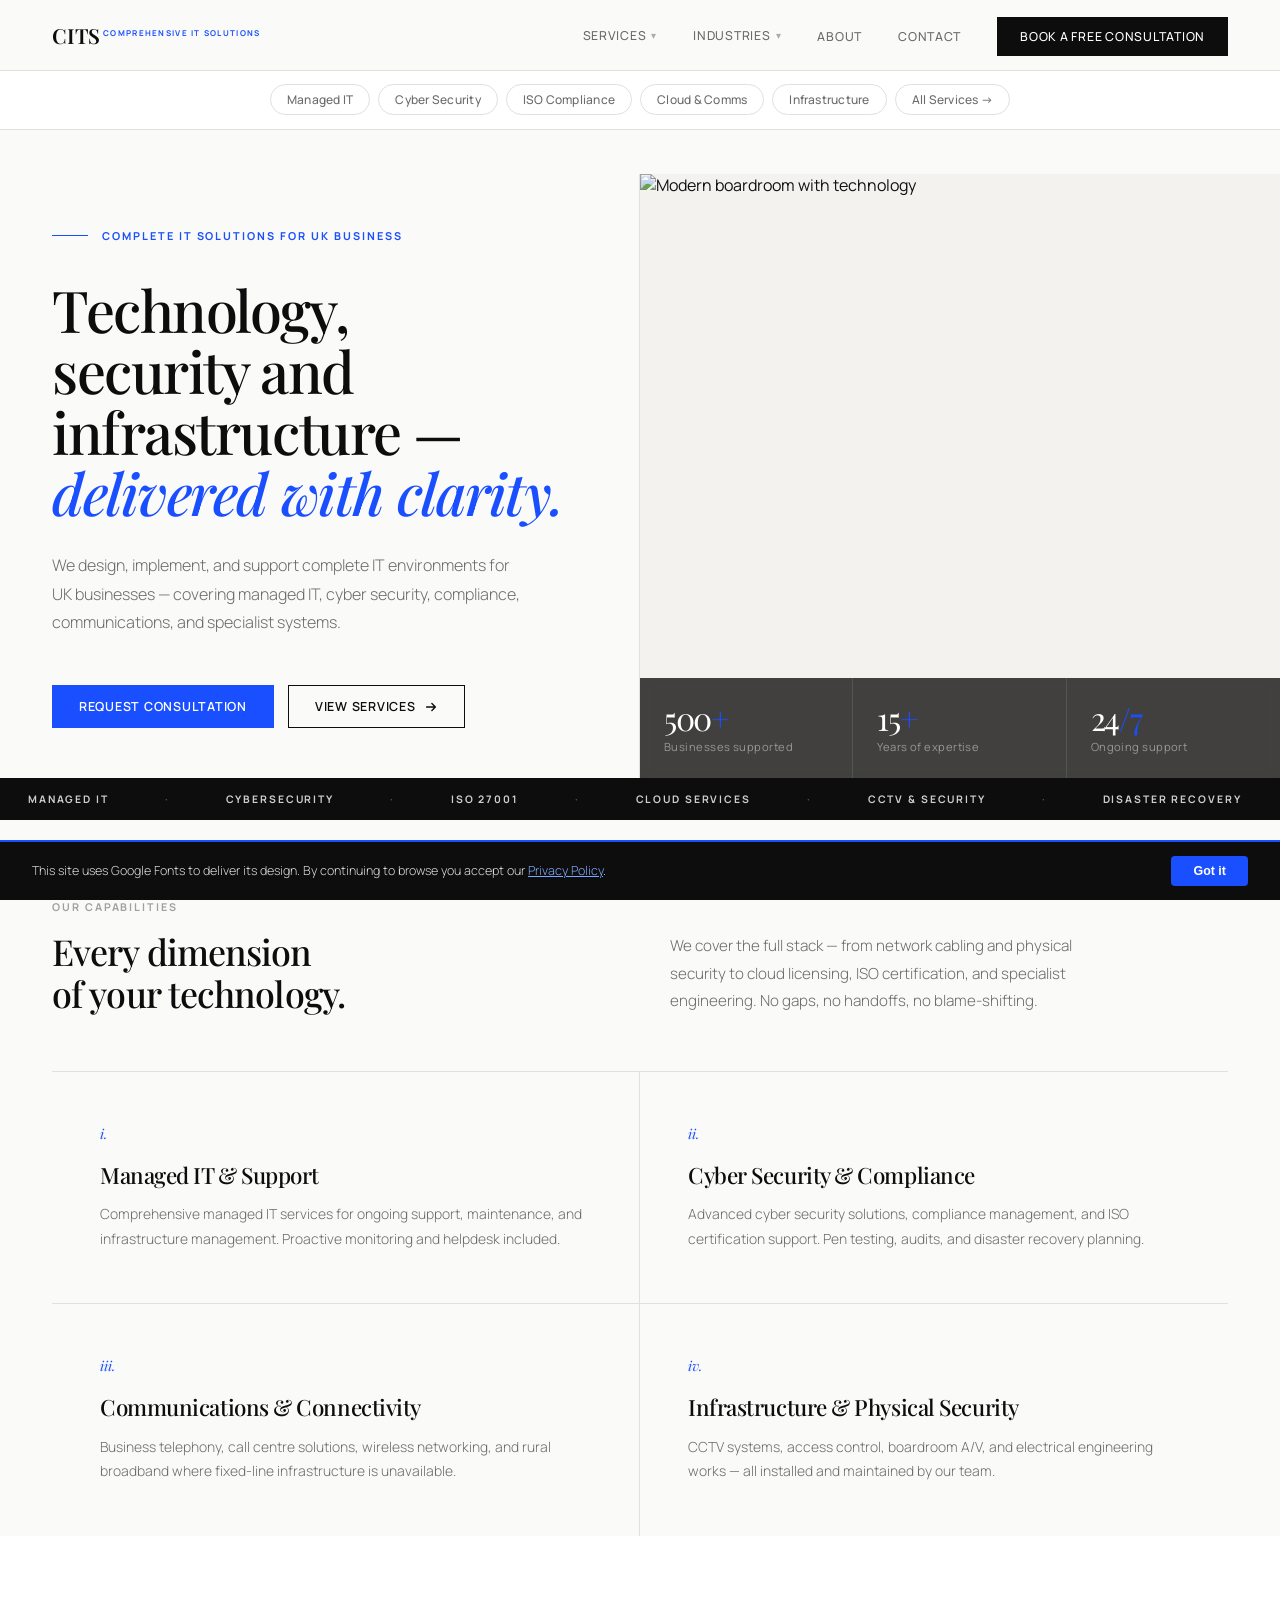
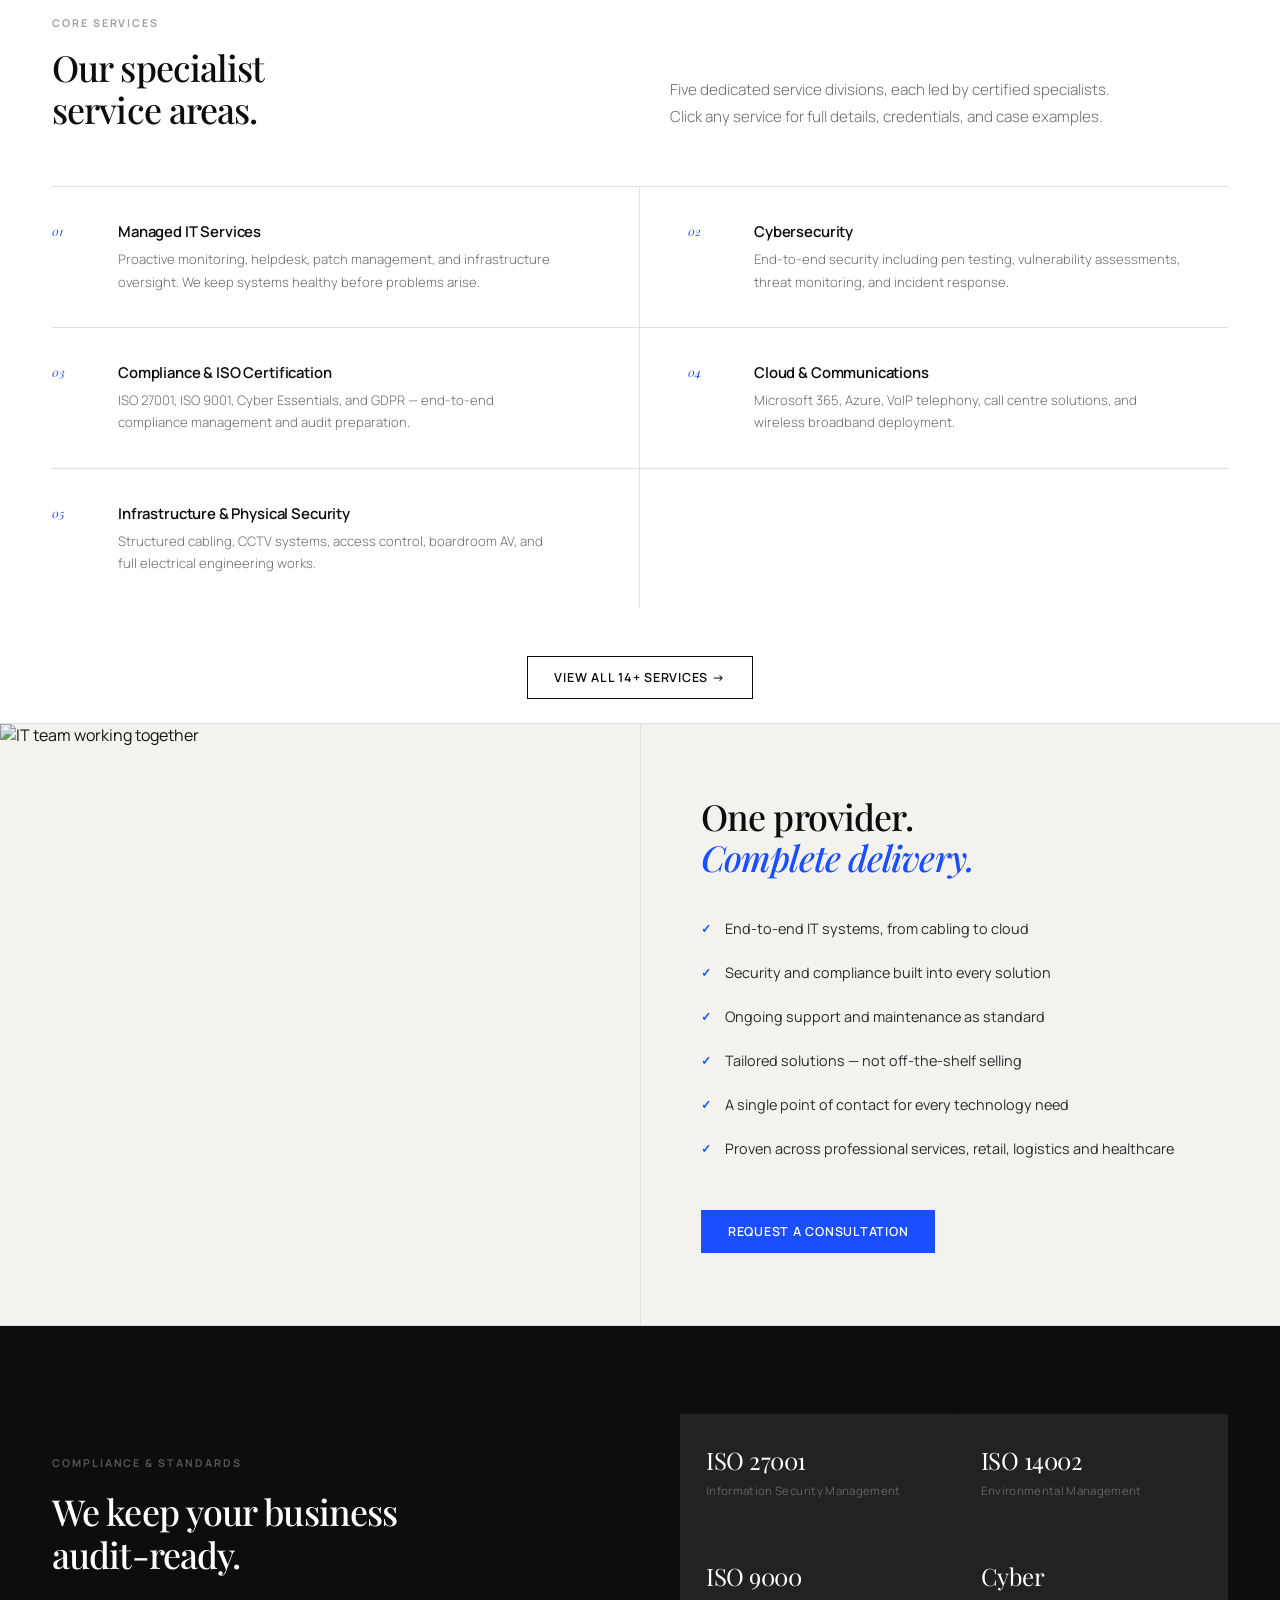
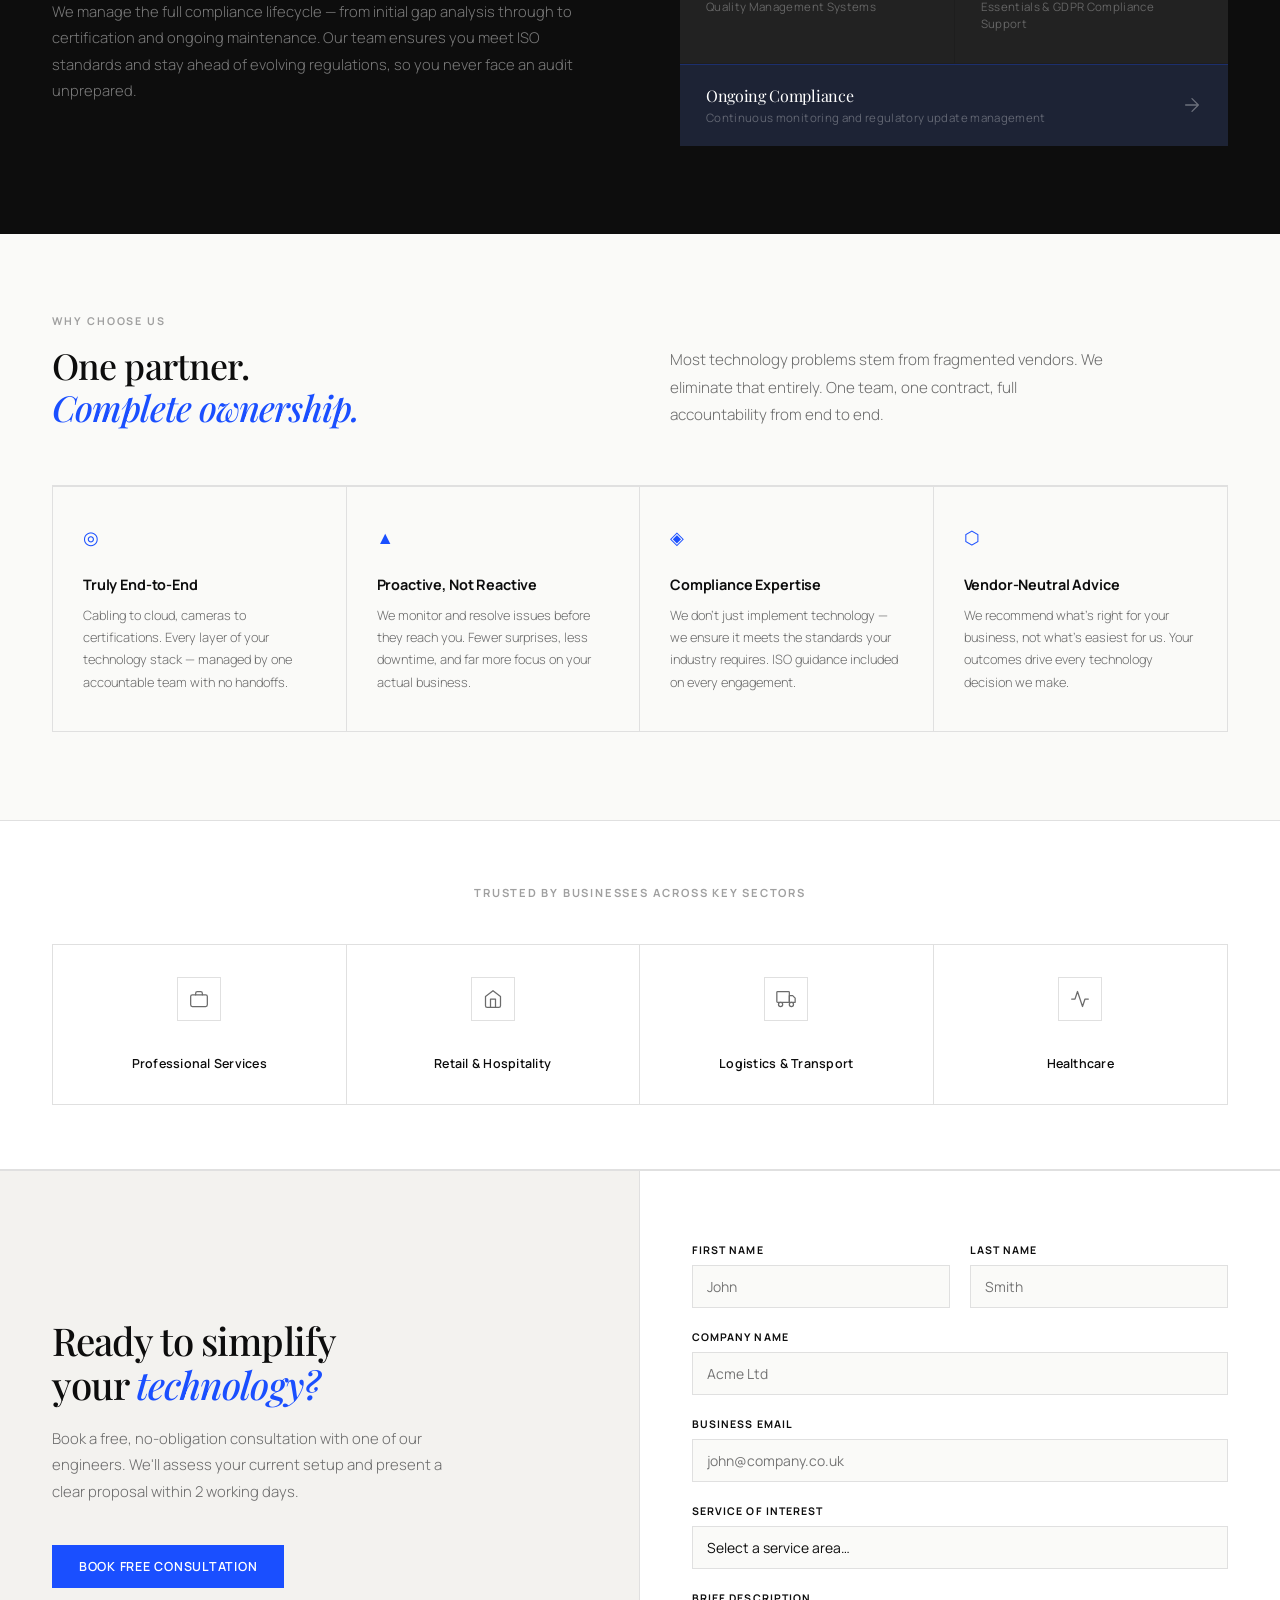
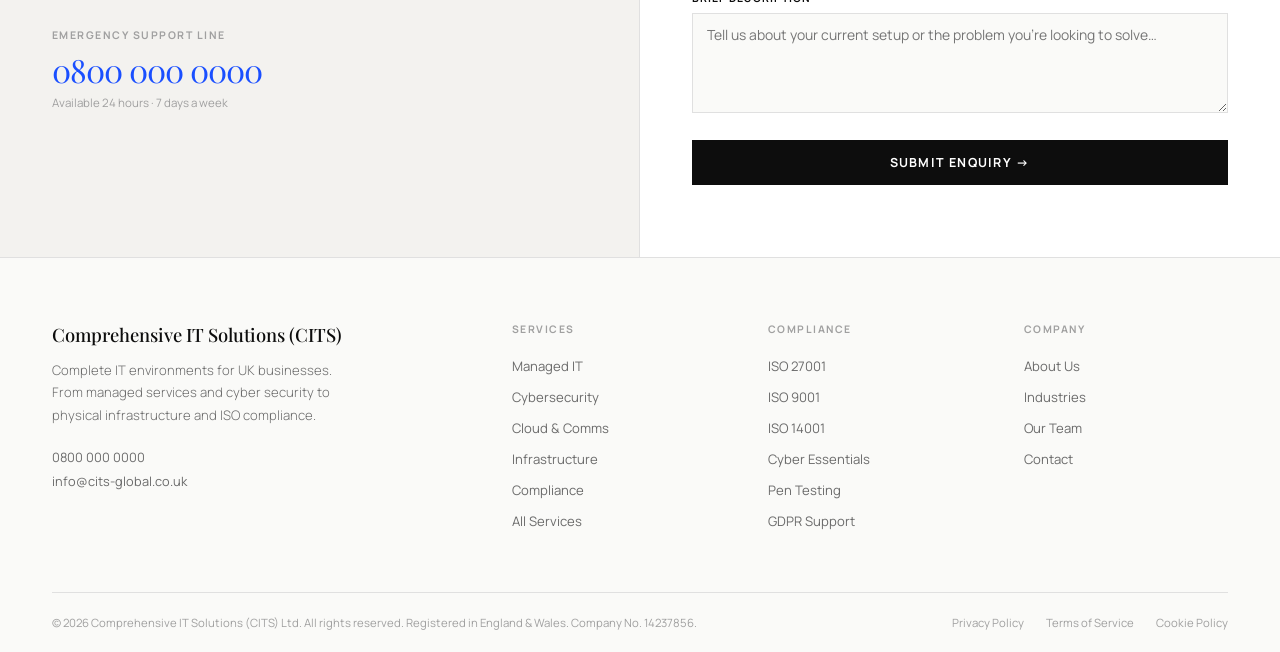
==== index.html @ 22687bc9 "Developer & SEO overhaul: extract JS to main.js, canonical tags, JSON-LD schema, security headers, m" ====
<!DOCTYPE html>
<html lang="en">
<head>
  <meta charset="UTF-8">
  <meta name="viewport" content="width=device-width, initial-scale=1.0">
  <link rel="icon" href="data:image/svg+xml,<svg xmlns='http://www.w3.org/2000/svg' viewBox='0 0 32 32'><rect width='32' height='32' rx='5' fill='%231a4fff'/><text x='16' y='22' font-family='Georgia,serif' font-size='19' font-weight='bold' fill='white' text-anchor='middle'>C</text></svg>">
  <title>Comprehensive IT Solutions (CITS) — Managed IT, Cyber Security &amp; Infrastructure | CITS-Global</title>
  <meta name="description" content="Comprehensive IT Solutions (CITS) — Complete IT environments for UK businesses. Managed IT, cyber security, ISO compliance, cloud communications, physical security and specialist systems. Visit CITS-global.co.uk.">
  <meta property="og:type" content="website">
  <meta property="og:title" content="Comprehensive IT Solutions (CITS) — Managed IT, Cyber Security &amp; Infrastructure | CITS-Global">
  <meta property="og:description" content="Comprehensive IT Solutions (CITS) — Complete IT environments for UK businesses. Managed IT, cyber security, ISO compliance, cloud communications, physical security and specialist systems. Visit CITS-global.co.uk.">
  <meta property="og:site_name" content="CITS — Comprehensive IT Solutions">
  <meta property="og:url" content="https://vertex-it-solutions.vercel.app/">
  <meta property="og:image" content="https://images.unsplash.com/photo-1497366216548-37526070297c?auto=format&fit=crop&w=1200&q=80">
  <meta name="twitter:card" content="summary_large_image">
  <meta name="twitter:image" content="https://images.unsplash.com/photo-1497366216548-37526070297c?auto=format&fit=crop&w=1200&q=80">
  <link rel="preconnect" href="https://fonts.googleapis.com">
  <link rel="preconnect" href="https://fonts.gstatic.com" crossorigin>
  <link rel="stylesheet" href="css/vertex.css">
  <link href="https://fonts.googleapis.com/css2?family=Playfair+Display:ital,wght@0,400;0,500;0,600;1,400;1,500&family=Manrope:wght@300;400;500;600;700&display=swap" rel="stylesheet">
  <link rel="canonical" href="https://vertex-it-solutions.vercel.app/">
  <meta name="robots" content="index, follow">

<script type="application/ld+json">
{
  "@context": "https://schema.org",
  "@type": "ITService",
  "name": "Comprehensive IT Solutions (CITS)",
  "url": "https://vertex-it-solutions.vercel.app",
  "description": "UK managed IT, cybersecurity, ISO compliance, cloud communications and physical infrastructure services.",
  "address": {
    "@type": "PostalAddress",
    "addressCountry": "GB"
  },
  "areaServed": "GB",
  "serviceType": ["Managed IT Services","Cybersecurity","ISO Compliance","Cloud Communications","IT Infrastructure"]
}
</script>
</head>
<body>
  <a href="#main-content" class="skip-link">Skip to main content</a>

<!-- ══ NAV ══════════════════════════════════════════ -->
<nav class="nav" aria-label="Main navigation" id="top">
  <div class="wrap">
    <div class="nav__inner">
      <a href="index.html" class="nav__logo">CITS<span>Comprehensive IT Solutions</span></a>
      <button class="nav__burger" aria-label="Open menu" aria-expanded="false"><span></span><span></span><span></span></button>

      <ul class="nav__links">
        <li class="nav__dropdown">
          <a href="services.html">Services</a>
          <div class="nav__dropdown-menu">
            <a href="managed-it.html">Managed IT</a>
            <a href="cybersecurity.html">Cybersecurity</a>
            <a href="compliance.html">Compliance</a>
            <a href="cloud-communications.html">Cloud &amp; Communications</a>
            <a href="infrastructure.html">Infrastructure</a>
            <div class="dropdown-divider"></div>
            <a href="services.html" class="dropdown-all">All Services →</a>
          </div>
        </li>
        <li class="nav__dropdown">
          <a href="industries.html">Industries</a>
          <div class="nav__dropdown-menu">

            <a href="industries.html#financial-services">Financial Services</a>
            <a href="industries.html#healthcare">Healthcare</a>
            <a href="industries.html#legal">Legal &amp; Professional</a>
            <a href="industries.html#education">Education</a>
            <a href="industries.html#retail">Retail &amp; Hospitality</a>
            <a href="industries.html#manufacturing">Manufacturing &amp; Engineering</a>
            <div class="dropdown-divider"></div>
            <a href="industries.html" class="dropdown-all">All Industries &rarr;</a>
          </div>
        </li>
        <li><a href="about.html">About</a></li>
        <li><a href="contact.html">Contact</a></li>
        <li><a href="contact.html" class="nav-cta">Book a Free Consultation</a></li>
      </ul>
    </div>
  </div>
</nav>

<!-- ══ PILL STRIP (under nav) ════════════════════════ -->
<div class="pill-strip">
  <div class="pill-strip__inner">
    <a href="managed-it.html">Managed IT</a>
    <a href="cybersecurity.html">Cyber Security</a>
    <a href="compliance.html">ISO Compliance</a>
    <a href="cloud-communications.html">Cloud &amp; Comms</a>
    <a href="infrastructure.html">Infrastructure</a>
    <a href="services.html">All Services →</a>
  </div>
</div>

<!-- ══ HERO ══════════════════════════════════════════ -->
  <main id="main-content">
<header class="hero" id="home">
  <!-- Left: headline + CTA -->
  <div class="hero__text">
    <div class="hero__eyebrow">
      <div class="hero__eyebrow-line"></div>
      <span class="hero__eyebrow-text">Complete IT Solutions for UK Business</span>
    </div>
    <h1 class="hero__h1">
      Technology,<br>
      security and<br>
      infrastructure —<br>
      <i>delivered with clarity.</i>
    </h1>
    <p class="hero__sub">We design, implement, and support complete IT environments for UK businesses — covering managed IT, cyber security, compliance, communications, and specialist systems.</p>
    <div class="hero__actions">
      <a href="contact.html" class="btn btn-filled">Request Consultation</a>
      <a href="#capabilities" class="btn btn-outline">View Services
        <svg width="14" height="14" viewBox="0 0 16 16" fill="none">
          <path d="M3 8h10M9 4l4 4-4 4" stroke="currentColor" stroke-width="1.6" stroke-linecap="round" stroke-linejoin="round"/>
        </svg>
      </a>
    </div>
  </div>
  <!-- Right: boardroom photo + stats overlay -->
  <div class="hero__visual">
    <img
      class="hero__photo"
      src="https://images.unsplash.com/photo-1497366216548-37526070297c?auto=format&fit=crop&w=1200&q=80"
      alt="Modern boardroom with technology"
      loading="eager"
    >
    <div class="hero__stats">
      <div class="hero__stat">
        <div class="hero__stat-num">500<em>+</em></div>
        <div class="hero__stat-label">Businesses supported</div>
      </div>
      <div class="hero__stat">
        <div class="hero__stat-num">15<em>+</em></div>
        <div class="hero__stat-label">Years of expertise</div>
      </div>
      <div class="hero__stat">
        <div class="hero__stat-num">24<em>/7</em></div>
        <div class="hero__stat-label">Ongoing support</div>
      </div>
    </div>
  </div>
</header>


<!-- ══ MARQUEE ══════════════════════════════════════════ -->
<div class="marquee">
  <div class="marquee__track">
    <span class="mi"><b>Managed IT</b></span><span class="mi">·</span>
    <span class="mi"><b>Cybersecurity</b></span><span class="mi">·</span>
    <span class="mi"><b>ISO 27001</b></span><span class="mi">·</span>
    <span class="mi"><b>Cloud Services</b></span><span class="mi">·</span>
    <span class="mi"><b>CCTV &amp; Security</b></span><span class="mi">·</span>
    <span class="mi"><b>Disaster Recovery</b></span><span class="mi">·</span>
    <span class="mi"><b>Pen Testing</b></span><span class="mi">·</span>
    <span class="mi"><b>Fleet Management</b></span><span class="mi">·</span>
    <span class="mi"><b>Telephony</b></span><span class="mi">·</span>
    <span class="mi"><b>Boardroom Solutions</b></span><span class="mi">·</span>
    <span class="mi"><b>Fire &amp; Safety</b></span><span class="mi">·</span>
    <span class="mi"><b>Electrical Engineering</b></span><span class="mi">·</span>
    <span class="mi"><b>Hardware Supply</b></span><span class="mi">·</span>
    <span class="mi"><b>Wireless Broadband</b></span><span class="mi">·</span>
    <!-- duplicate for seamless loop -->
    <span class="mi"><b>Managed IT</b></span><span class="mi">·</span>
    <span class="mi"><b>Cybersecurity</b></span><span class="mi">·</span>
    <span class="mi"><b>ISO 27001</b></span><span class="mi">·</span>
    <span class="mi"><b>Cloud Services</b></span><span class="mi">·</span>
    <span class="mi"><b>CCTV &amp; Security</b></span><span class="mi">·</span>
    <span class="mi"><b>Disaster Recovery</b></span><span class="mi">·</span>
    <span class="mi"><b>Pen Testing</b></span><span class="mi">·</span>
    <span class="mi"><b>Fleet Management</b></span><span class="mi">·</span>
    <span class="mi"><b>Telephony</b></span><span class="mi">·</span>
    <span class="mi"><b>Boardroom Solutions</b></span><span class="mi">·</span>
    <span class="mi"><b>Fire &amp; Safety</b></span><span class="mi">·</span>
    <span class="mi"><b>Electrical Engineering</b></span><span class="mi">·</span>
    <span class="mi"><b>Hardware Supply</b></span><span class="mi">·</span>
    <span class="mi"><b>Wireless Broadband</b></span><span class="mi">·</span>
  </div>
</div>


<!-- ══ CAPABILITIES 2×2 ══════════════════════════════ -->
<section class="caps" id="capabilities">
  <div class="wrap">
    <div class="sec-head reveal">
      <div>
        <div class="sec-kicker">Our Capabilities</div>
        <div class="sec-title">Every dimension<br>of your technology.</div>
      </div>
      <div class="sec-body-p">
        <p>We cover the full stack — from network cabling and physical security to cloud licensing, ISO certification, and specialist engineering. No gaps, no handoffs, no blame-shifting.</p>
      </div>
    </div>
  </div>
  <div class="wrap">
    <div class="caps__grid">
      <a href="managed-it.html" class="cap-cell reveal" style="text-decoration:none;display:block;">
        <div class="cap-cell__num">i.</div>
        <h3>Managed IT &amp; Support</h3>
        <p>Comprehensive managed IT services for ongoing support, maintenance, and infrastructure management. Proactive monitoring and helpdesk included.</p>
      </a>
      <a href="cybersecurity.html" class="cap-cell reveal reveal-delay-1" style="text-decoration:none;display:block;">
        <div class="cap-cell__num">ii.</div>
        <h3>Cyber Security &amp; Compliance</h3>
        <p>Advanced cyber security solutions, compliance management, and ISO certification support. Pen testing, audits, and disaster recovery planning.</p>
      </a>
      <a href="cloud-communications.html" class="cap-cell reveal reveal-delay-2" style="text-decoration:none;display:block;">
        <div class="cap-cell__num">iii.</div>
        <h3>Communications &amp; Connectivity</h3>
        <p>Business telephony, call centre solutions, wireless networking, and rural broadband where fixed-line infrastructure is unavailable.</p>
      </a>
      <a href="infrastructure.html" class="cap-cell reveal reveal-delay-3" style="text-decoration:none;display:block;">
        <div class="cap-cell__num">iv.</div>
        <h3>Infrastructure &amp; Physical Security</h3>
        <p>CCTV systems, access control, boardroom A/V, and electrical engineering works — all installed and maintained by our team.</p>
      </a>
    </div>
  </div>
</section>


<!-- ══ ALL SERVICES LIST ══════════════════════════════ -->
<section class="services" id="all-services">
  <div class="wrap">
    <div class="sec-head reveal">
      <div>
        <div class="sec-kicker">Core Services</div>
        <div class="sec-title">Our specialist<br>service areas.</div>
      </div>
      <div class="sec-body-p">
        <p>Five dedicated service divisions, each led by certified specialists. Click any service for full details, credentials, and case examples.</p>
      </div>
    </div>
    <div class="svc-list reveal">

      <a href="managed-it.html" class="svc-row" style="text-decoration:none;cursor:pointer;">
        <div class="svc-num">01</div>
        <div>
          <div class="svc-name">Managed IT Services</div>
          <div class="svc-desc">Proactive monitoring, helpdesk, patch management, and infrastructure oversight. We keep systems healthy before problems arise.</div>
        </div>
        <div class="svc-arrow">→</div>
      </a>

      <a href="cybersecurity.html" class="svc-row" style="text-decoration:none;cursor:pointer;">
        <div class="svc-num">02</div>
        <div>
          <div class="svc-name">Cybersecurity</div>
          <div class="svc-desc">End-to-end security including pen testing, vulnerability assessments, threat monitoring, and incident response.</div>
        </div>
        <div class="svc-arrow">→</div>
      </a>

      <a href="compliance.html" class="svc-row" style="text-decoration:none;cursor:pointer;">
        <div class="svc-num">03</div>
        <div>
          <div class="svc-name">Compliance &amp; ISO Certification</div>
          <div class="svc-desc">ISO 27001, ISO 9001, Cyber Essentials, and GDPR — end-to-end compliance management and audit preparation.</div>
        </div>
        <div class="svc-arrow">→</div>
      </a>

      <a href="cloud-communications.html" class="svc-row" style="text-decoration:none;cursor:pointer;">
        <div class="svc-num">04</div>
        <div>
          <div class="svc-name">Cloud &amp; Communications</div>
          <div class="svc-desc">Microsoft 365, Azure, VoIP telephony, call centre solutions, and wireless broadband deployment.</div>
        </div>
        <div class="svc-arrow">→</div>
      </a>

      <a href="infrastructure.html" class="svc-row" style="text-decoration:none;cursor:pointer;">
        <div class="svc-num">05</div>
        <div>
          <div class="svc-name">Infrastructure &amp; Physical Security</div>
          <div class="svc-desc">Structured cabling, CCTV systems, access control, boardroom AV, and full electrical engineering works.</div>
        </div>
        <div class="svc-arrow">→</div>
      </a>

    </div>
    <div class="reveal" style="text-align:center;padding:48px 0 24px;">
      <a href="services.html" class="btn btn-outline">View All 14+ Services →</a>
    </div>
  </div>
</section>


<!-- ══ ONE PROVIDER ══════════════════════════════════ -->
<section class="one-provider">
  <div class="one-provider__inner">
    <div class="one-provider__img">
      <img
        src="https://images.unsplash.com/photo-1531482615713-2afd69097998?auto=format&fit=crop&w=900&q=80"
        alt="IT team working together"
        loading="lazy"
      >
    </div>
    <div class="one-provider__content reveal">
      <h2>One provider.<br><i>Complete delivery.</i></h2>
      <ul class="check-list">
        <li>End-to-end IT systems, from cabling to cloud</li>
        <li>Security and compliance built into every solution</li>
        <li>Ongoing support and maintenance as standard</li>
        <li>Tailored solutions — not off-the-shelf selling</li>
        <li>A single point of contact for every technology need</li>
        <li>Proven across professional services, retail, logistics and healthcare</li>
      </ul>
      <a href="contact.html" class="btn btn-filled" style="align-self:flex-start">Request a Consultation</a>
    </div>
  </div>
</section>


<!-- ══ COMPLIANCE ═══════════════════════════════════════ -->
<div class="compliance" id="compliance">
  <div class="compliance__inner reveal">
    <div>
      <div class="c-kicker">Compliance &amp; Standards</div>
      <div class="c-title">We keep your business<br>audit-ready.</div>
      <p class="c-body">We manage the full compliance lifecycle — from initial gap analysis through to certification and ongoing maintenance. Our team ensures you meet ISO standards and stay ahead of evolving regulations, so you never face an audit unprepared.</p>
    </div>
    <div>
      <div class="iso-grid">
        <div class="iso-cell">
          <div class="iso-code">ISO 27001</div>
          <div class="iso-label">Information Security Management</div>
        </div>
        <div class="iso-cell">
          <div class="iso-code">ISO 14002</div>
          <div class="iso-label">Environmental Management</div>
        </div>
        <div class="iso-cell">
          <div class="iso-code">ISO 9000</div>
          <div class="iso-label">Quality Management Systems</div>
        </div>
        <div class="iso-cell">
          <div class="iso-code">Cyber</div>
          <div class="iso-label">Essentials &amp; GDPR Compliance Support</div>
        </div>
        <div class="iso-cell iso-wide">
          <div>
            <div class="iso-code">Ongoing Compliance</div>
            <div class="iso-label">Continuous monitoring and regulatory update management</div>
          </div>
          <svg width="20" height="20" viewBox="0 0 22 22" fill="none" style="opacity:.35;flex-shrink:0">
            <path d="M4 11h14M11 4l7 7-7 7" stroke="white" stroke-width="1.4" stroke-linecap="round" stroke-linejoin="round"/>
          </svg>
        </div>
      </div>
    </div>
  </div>
</div>


<!-- ══ WHY US ════════════════════════════════════════════ -->
<section class="why" id="why">
  <div class="wrap">
    <div class="sec-head reveal">
      <div>
        <div class="sec-kicker">Why Choose Us</div>
        <div class="sec-title">One partner.<br><i>Complete ownership.</i></div>
      </div>
      <div class="sec-body-p">
        <p>Most technology problems stem from fragmented vendors. We eliminate that entirely. One team, one contract, full accountability from end to end.</p>
      </div>
    </div>
    <div class="why__grid reveal">
      <div class="why-card">
        <span class="why-mark">◎</span>
        <div class="why-title">Truly End-to-End</div>
        <div class="why-body">Cabling to cloud, cameras to certifications. Every layer of your technology stack — managed by one accountable team with no handoffs.</div>
      </div>
      <div class="why-card">
        <span class="why-mark">▲</span>
        <div class="why-title">Proactive, Not Reactive</div>
        <div class="why-body">We monitor and resolve issues before they reach you. Fewer surprises, less downtime, and far more focus on your actual business.</div>
      </div>
      <div class="why-card">
        <span class="why-mark">◈</span>
        <div class="why-title">Compliance Expertise</div>
        <div class="why-body">We don't just implement technology — we ensure it meets the standards your industry requires. ISO guidance included on every engagement.</div>
      </div>
      <div class="why-card">
        <span class="why-mark">⬡</span>
        <div class="why-title">Vendor-Neutral Advice</div>
        <div class="why-body">We recommend what's right for your business, not what's easiest for us. Your outcomes drive every technology decision we make.</div>
      </div>
    </div>
  </div>
</section>


<!-- ══ SECTORS ════════════════════════════════════════════ -->
<div class="sectors">
  <div class="wrap">
    <div class="sectors__head reveal">
      <p>Trusted by businesses across key sectors</p>
    </div>
    <div class="sectors__grid reveal">
      <div class="sector-cell">
        <div class="sector-icon">
          <svg viewBox="0 0 24 24"><rect x="2" y="7" width="20" height="14" rx="2"/><path d="M16 7V5a2 2 0 00-2-2h-4a2 2 0 00-2 2v2"/></svg>
        </div>
        <span class="sector-label">Professional Services</span>
      </div>
      <div class="sector-cell">
        <div class="sector-icon">
          <svg viewBox="0 0 24 24"><path d="M3 9l9-7 9 7v11a2 2 0 01-2 2H5a2 2 0 01-2-2z"/><polyline points="9 22 9 12 15 12 15 22"/></svg>
        </div>
        <span class="sector-label">Retail &amp; Hospitality</span>
      </div>
      <div class="sector-cell">
        <div class="sector-icon">
          <svg viewBox="0 0 24 24"><rect x="1" y="3" width="15" height="13" rx="1"/><path d="M16 8h4l3 3v5h-7V8z"/><circle cx="5.5" cy="18.5" r="2.5"/><circle cx="18.5" cy="18.5" r="2.5"/></svg>
        </div>
        <span class="sector-label">Logistics &amp; Transport</span>
      </div>
      <div class="sector-cell">
        <div class="sector-icon">
          <svg viewBox="0 0 24 24"><path d="M22 12h-4l-3 9L9 3l-3 9H2"/></svg>
        </div>
        <span class="sector-label">Healthcare</span>
      </div>
    </div>
  </div>
</div>


<!-- ══ CONTACT ════════════════════════════════════════════ -->
<section class="contact-section" id="contact">
  <div class="contact__inner">

    <div class="contact__left reveal">
      <h2>Ready to simplify<br>your <i>technology?</i></h2>
      <p>Book a free, no-obligation consultation with one of our engineers. We'll assess your current setup and present a clear proposal within 2 working days.</p>
      <a href="contact.html" class="btn btn-filled" style="align-self:flex-start;margin-bottom:40px">Book Free Consultation</a>
      <div class="contact__hotline">
        <div class="contact__hotline-label">Emergency Support Line</div>
        <div class="contact__hotline-num">0800 000 0000</div>
        <div class="contact__hotline-sub">Available 24 hours · 7 days a week</div>
      </div>
    </div>

    <div class="contact__form reveal reveal-delay-1">
      <form action="https://api.web3forms.com/submit" method="POST">
        <!-- Replace 90d59471-20fb-48cb-aec4-915f689e1487 below with your key from web3forms.com (free signup) -->
                <input type="checkbox" name="botcheck" style="display:none;" tabindex="-1" autocomplete="off">
        <input type="hidden" name="access_key" value="90d59471-20fb-48cb-aec4-915f689e1487">
        <input type="hidden" name="subject" value="New Enquiry — CITS Website">
        <div class="form-row">
          <div class="form-group">
            <label for="f-first">First Name</label>
            <input type="text" id="f-first" name="first_name" placeholder="John" autocomplete="given-name" required>
          </div>
          <div class="form-group">
            <label for="f-last">Last Name</label>
            <input type="text" id="f-last" name="last_name" placeholder="Smith" autocomplete="family-name" required>
          </div>
        </div>
        <div class="form-group">
          <label for="f-company">Company Name</label>
          <input type="text" id="f-company" name="company" placeholder="Acme Ltd" autocomplete="organization">
        </div>
        <div class="form-group">
          <label for="f-email">Business Email</label>
          <input type="email" id="f-email" name="email" placeholder="john@company.co.uk" autocomplete="email" required>
        </div>
        <div class="form-group">
          <label for="f-service">Service of Interest</label>
          <select id="f-service" name="service">
            <option value="" disabled selected>Select a service area…</option>
            <option>Managed IT Services</option>
            <option>Cybersecurity &amp; Compliance</option>
            <option>Cloud Services &amp; Licensing</option>
            <option>Fire, CCTV &amp; Physical Security</option>
            <option>Boardroom &amp; Meeting Room</option>
            <option>Networking &amp; Connectivity</option>
            <option>Hardware Supply</option>
            <option>Electrical &amp; Engineering</option>
            <option>Fleet Management</option>
            <option>Multiple Services</option>
          </select>
        </div>
        <div class="form-group">
          <label for="f-message">Brief Description</label>
          <textarea id="f-message" name="message" placeholder="Tell us about your current setup or the problem you're looking to solve…"></textarea>
        </div>
        <button type="submit" class="btn-submit">Submit Enquiry →</button>
      </form>
    </div>

  </div>
</section>


<!-- ══ FOOTER ════════════════════════════════════════════ -->
  </main>
<footer>
  <div class="wrap">
    <div class="footer__top">
      <div>
        <div class="footer__brand">Comprehensive IT Solutions (CITS)</div>
        <p class="footer__tagline">Complete IT environments for UK businesses. From managed services and cyber security to physical infrastructure and ISO compliance.</p>
        <div class="footer__contact">
          <a href="tel:08000000000">0800 000 0000</a>
          <a href="mailto:info@cits-global.co.uk">info@cits-global.co.uk</a>
        </div>
      </div>
      <div>
        <div class="footer__col-title">Services</div>
        <ul class="footer__links">
          <li><a href="managed-it.html">Managed IT</a></li>
          <li><a href="cybersecurity.html">Cybersecurity</a></li>
          <li><a href="cloud-communications.html">Cloud &amp; Comms</a></li>
          <li><a href="infrastructure.html">Infrastructure</a></li>
          <li><a href="compliance.html">Compliance</a></li>
          <li><a href="services.html">All Services</a></li>
        </ul>
      </div>
      <div>
        <div class="footer__col-title">Compliance</div>
        <ul class="footer__links">
          <li><a href="compliance.html">ISO 27001</a></li>
          <li><a href="compliance.html">ISO 9001</a></li>
          <li><a href="compliance.html">ISO 14001</a></li>
          <li><a href="compliance.html">Cyber Essentials</a></li>
          <li><a href="cybersecurity.html">Pen Testing</a></li>
          <li><a href="cybersecurity.html">GDPR Support</a></li>
        </ul>
      </div>
      <div>
        <div class="footer__col-title">Company</div>
        <ul class="footer__links">
          <li><a href="about.html">About Us</a></li>
          <li><a href="industries.html">Industries</a></li>
          <li><a href="about.html">Our Team</a></li>
          <li><a href="contact.html">Contact</a></li>
        </ul>
      </div>
    </div>
    <div class="footer__bottom">
      <span class="footer__copy">© 2026 Comprehensive IT Solutions (CITS) Ltd. All rights reserved. Registered in England &amp; Wales. Company No. 14237856.</span>
      <div class="footer__legal">
        <a href="/privacy">Privacy Policy</a>
        <a href="/terms">Terms of Service</a>
        <a href="/privacy#cookies">Cookie Policy</a>
      </div>
    </div>
  </div>
</footer>


<script src="/js/main.js" defer></script>
<div class="cookie-banner" id="cookie-banner" role="region" aria-label="Cookie notice">
  <p style="margin:0;flex:1;min-width:220px;">This site uses Google Fonts to deliver its design. By continuing to browse you accept our <a href="/privacy">Privacy&nbsp;Policy</a>.</p>
  <button class="cookie-banner__btn" onclick="(function(){document.getElementById('cookie-banner').style.display='none';try{localStorage.setItem('cits_cookies','1')}catch(e){}})()">Got it</button>
</div>
</body>
</html>
---- css/vertex.css ----
/* ═══════════════════════════════════════════════════════
   COMPREHENSIVE IT SOLUTIONS (CITS) — Shared Design System
   Clean editorial palette · Playfair Display + Manrope
   ═══════════════════════════════════════════════════════ */

/* Nav is position:fixed — push all page content beneath it.
   scroll-padding-top offsets anchor jumps for fixed nav + sticky pill strip. */
html { scroll-padding-top: 130px; }

:root {
  --paper:    #fafaf8;
  --paper-2:  #f3f2ef;
  --ink:      #0d0d0d;
  --ink-2:    #2b2b2b;
  --ink-3:    #6b6b6b;
  --ink-4:    #a0a0a0;
  --rule:     #e0e0e0;
  --rule-lt:  #f0f0f0;
  --accent:   #1a4fff;
  --accent-h: #1640e8;
  --dark:     #0d0d0d;
  --white:    #ffffff;
  --serif:    'Playfair Display', Georgia, serif;
  --sans:     'Manrope', 'Helvetica Neue', sans-serif;
  --max:      1300px;
}

*, *::before, *::after { box-sizing: border-box; margin: 0; padding: 0; }
html { scroll-behavior: smooth; }
body { font-family: var(--sans); background: var(--paper); color: var(--ink); -webkit-font-smoothing: antialiased; overflow-x: hidden; padding-top: 70px; }
a { color: inherit; text-decoration: none; }
img { display: block; max-width: 100%; }
::selection { background: var(--accent); color: #fff; }

/* ── Utility ────────────────────────────────────── */
.wrap { max-width: var(--max); margin: 0 auto; padding: 0 52px; }
@media (max-width: 768px) { .wrap { padding: 0 24px; } }

/* ── Buttons ────────────────────────────────────── */
.btn {
  display: inline-flex; align-items: center; gap: 8px;
  padding: 12px 26px;
  font-family: var(--sans); font-size: .78rem; font-weight: 600;
  letter-spacing: .06em; text-transform: uppercase;
  border: 1.5px solid transparent; cursor: pointer;
  transition: background .2s, color .2s, border-color .2s, transform .18s;
  white-space: nowrap;
}
.btn:hover { transform: translateY(-1px); }
.btn-filled  { background: var(--accent); color: #fff; border-color: var(--accent); }
.btn-filled:hover  { background: var(--accent-h); border-color: var(--accent-h); }
.btn-outline { background: transparent; color: var(--ink); border-color: var(--ink); }
.btn-outline:hover { background: var(--ink); color: var(--paper); }
.btn-outline-w { background: transparent; color: #fff; border-color: rgba(255,255,255,.4); }
.btn-outline-w:hover { background: rgba(255,255,255,.1); border-color: #fff; }

/* ── Nav ────────────────────────────────────────── */
.nav {
  position: fixed; top: 0; left: 0; right: 0; z-index: 200;
  background: rgba(250,250,248,.93);
  backdrop-filter: blur(18px); -webkit-backdrop-filter: blur(18px);
  border-bottom: 1px solid var(--rule);
}
.nav__inner { display: flex; align-items: center; justify-content: space-between; height: 70px; }
.nav__logo { font-family: var(--serif); font-size: 1.3rem; font-weight: 600; letter-spacing: -.01em; color: var(--ink); }
.nav__logo span { font-family: var(--sans); font-size: .5rem; font-weight: 700; letter-spacing: .16em; text-transform: uppercase; color: var(--accent); vertical-align: super; margin-left: 3px; }
.nav__links { display: flex; align-items: center; gap: 36px; list-style: none; }
@media (max-width: 900px) { .nav__links { gap: 0; } }
.nav__links a { font-size: .77rem; font-weight: 500; letter-spacing: .06em; text-transform: uppercase; color: var(--ink-3); transition: color .18s; }
.nav__links a:hover, .nav__links a.active { color: var(--ink); }
.nav-cta { background: var(--ink); color: #fff !important; padding: 10px 22px; font-size: .74rem; font-weight: 600; letter-spacing: .08em; text-transform: uppercase; border: 1.5px solid var(--ink); transition: background .18s, border-color .18s; }
.nav-cta:hover { background: var(--accent) !important; border-color: var(--accent) !important; }

/* ── Nav Dropdown ───────────────────────────────── */
.nav__dropdown { position: relative; }
.nav__dropdown > a { display: flex; align-items: center; gap: 5px; }
.nav__dropdown > a::after { content: '▾'; font-size: .6rem; opacity: .55; transition: opacity .18s; }
.nav__dropdown:hover > a::after { opacity: 1; }
.nav__dropdown-menu {
  position: absolute; top: 100%; left: -16px;
  min-width: 230px; background: var(--white);
  border: 1px solid var(--rule); padding: 8px 0;
  padding-top: 20px;
  opacity: 0; visibility: hidden; pointer-events: none;
  transform: translateY(-4px);
  transition: opacity .2s, transform .2s, visibility .2s;
  z-index: 400;
  box-shadow: 0 8px 32px rgba(0,0,0,.09);
}
.nav__dropdown:hover .nav__dropdown-menu { opacity: 1; visibility: visible; pointer-events: all; transform: translateY(0); }
.nav__dropdown-menu a { display: block; padding: 10px 20px; font-size: .72rem; font-weight: 500; letter-spacing: .05em; text-transform: uppercase; color: var(--ink-3); transition: background .15s, color .15s; }
.nav__dropdown-menu a:hover { background: var(--paper); color: var(--ink); }
.dropdown-divider { height: 1px; background: var(--rule); margin: 6px 0; }
.dropdown-all { color: var(--accent) !important; font-weight: 700 !important; }
.dropdown-all:hover { color: var(--accent-h) !important; }

/* ── Page Header ────────────────────────────────── */
.pg-header { background: var(--paper-2); border-bottom: 1px solid var(--rule); }
.pg-header__inner { display: grid; grid-template-columns: 56fr 44fr; gap: 80px; padding: 52px 0 48px; align-items: center; }
@media (max-width: 900px) { .pg-header__inner { grid-template-columns: 1fr; gap: 40px; padding: 40px 0; } }
.pg-header__crumb { font-size: .68rem; font-weight: 700; letter-spacing: .14em; text-transform: uppercase; color: var(--ink-4); margin-bottom: 32px; }
.pg-header__crumb a { color: var(--accent); transition: color .18s; }
.pg-header__crumb a:hover { color: var(--accent-h); }
.pg-header__eye { display: flex; align-items: center; gap: 14px; margin-bottom: 28px; }
.pg-header__eye-line { width: 36px; height: 1px; background: var(--accent); flex-shrink: 0; }
.pg-header__eye-text { font-size: .68rem; font-weight: 700; letter-spacing: .18em; text-transform: uppercase; color: var(--accent); }
.pg-header__h1 { font-family: var(--serif); font-size: clamp(2.4rem, 4vw, 4rem); font-weight: 500; line-height: 1.08; letter-spacing: -.025em; color: var(--ink); margin-bottom: 22px; }
.pg-header__h1 i { font-style: italic; color: var(--accent); }
.pg-header__lead { font-size: .97rem; font-weight: 300; line-height: 1.8; color: var(--ink-3); max-width: 480px; margin-bottom: 38px; }
.pg-header__actions { display: flex; gap: 14px; flex-wrap: wrap; }
.pg-header__right { display: flex; flex-direction: column; gap: 1px; background: var(--rule); }
.pg-header__stat { background: var(--paper); padding: 28px 32px; }
.pg-header__stat-num { font-family: var(--serif); font-size: 2.8rem; font-weight: 400; letter-spacing: -.04em; color: var(--ink); line-height: 1; margin-bottom: 6px; }
.pg-header__stat-num em { color: var(--accent); font-style: normal; }
.pg-header__stat-label { font-size: .7rem; font-weight: 400; color: var(--ink-4); letter-spacing: .04em; }
.pg-header__photo-wrap { flex: 1; min-height: 240px; overflow: hidden; position: relative; }
.pg-header__photo-img { width: 100%; height: 100%; object-fit: cover; object-position: center; filter: contrast(.95) saturate(.8); display: block; }

/* ── Section headers ────────────────────────────── */
.sec-head { display: grid; grid-template-columns: 1fr 1fr; gap: 60px; padding: 80px 0 56px; border-bottom: 1px solid var(--rule); }
@media (max-width: 768px) { .sec-head { grid-template-columns: 1fr; gap: 16px; padding: 56px 0 40px; } }
.sec-kicker { font-size: .67rem; font-weight: 700; letter-spacing: .18em; text-transform: uppercase; color: var(--ink-4); margin-bottom: 16px; }
.sec-title { font-family: var(--serif); font-size: clamp(1.9rem, 2.8vw, 2.8rem); font-weight: 500; line-height: 1.18; letter-spacing: -.025em; color: var(--ink); }
.sec-title i { font-style: italic; color: var(--accent); }
.sec-body-p { display: flex; align-items: flex-end; }
.sec-body-p p { font-size: .95rem; font-weight: 300; line-height: 1.8; color: var(--ink-3); max-width: 440px; }

/* ── Feature grid ───────────────────────────────── */
.feat-grid { display: grid; grid-template-columns: 1fr 1fr; background: var(--paper); }
@media (max-width: 640px) { .feat-grid { grid-template-columns: 1fr; } }
.feat-cell { padding: 52px 48px; border-bottom: 1px solid var(--rule); border-right: 1px solid var(--rule); transition: background .2s; }
.feat-cell:nth-child(even) { border-right: none; }
.feat-cell:nth-last-child(-n+2) { border-bottom: none; }
@media (max-width: 640px) { .feat-cell { border-right: none !important; } .feat-cell:last-child { border-bottom: none; } }
.feat-cell:hover { background: var(--paper-2); }
.feat-num { font-family: var(--serif); font-style: italic; font-size: .85rem; color: var(--accent); margin-bottom: 20px; }
.feat-cell h3 { font-family: var(--serif); font-size: 1.4rem; font-weight: 500; letter-spacing: -.02em; color: var(--ink); margin-bottom: 14px; line-height: 1.2; }
.feat-cell p { font-size: .87rem; font-weight: 300; line-height: 1.75; color: var(--ink-3); }

/* ── Service list rows ──────────────────────────── */
.svc-list { display: grid; grid-template-columns: 1fr 1fr; background: var(--white); }
@media (max-width: 768px) { .svc-list { grid-template-columns: 1fr; } }
.svc-row { display: grid; grid-template-columns: 48px 1fr 22px; gap: 18px; align-items: start; padding: 34px 48px 34px 0; border-bottom: 1px solid var(--rule); border-right: 1px solid var(--rule); transition: background .2s; cursor: default; }
.svc-list .svc-row:nth-child(even) { border-right: none; padding-left: 48px; padding-right: 0; }
@media (max-width: 768px) { .svc-row { border-right: none !important; padding: 28px 0 !important; } .svc-list .svc-row:nth-child(even) { padding-left: 0 !important; } }
.svc-row:last-child, .svc-row:nth-last-child(2):nth-child(odd) { border-bottom: none; }
.svc-row:hover { background: var(--paper); }
.svc-num { font-family: var(--serif); font-style: italic; font-size: .75rem; color: var(--accent); padding-top: 2px; }
.svc-name { font-size: .93rem; font-weight: 600; color: var(--ink); margin-bottom: 7px; letter-spacing: -.01em; }
.svc-desc { font-size: .82rem; font-weight: 300; color: var(--ink-3); line-height: 1.7; }
.svc-arrow { color: var(--accent); opacity: 0; transition: opacity .2s; padding-top: 2px; font-size: .95rem; }
.svc-row:hover .svc-arrow { opacity: 1; }

/* ── Check list ─────────────────────────────────── */
.check-list { list-style: none; margin-bottom: 40px; }
.check-list li { display: flex; align-items: flex-start; gap: 14px; font-size: .9rem; font-weight: 400; color: var(--ink-2); line-height: 1.6; padding: 10px 0; border-bottom: 1px solid var(--rule-lt); }
.check-list li:last-child { border-bottom: none; }
.check-list li::before { content: '✓'; font-size: .75rem; font-weight: 700; color: var(--accent); flex-shrink: 0; padding-top: 2px; }

/* ── Pill strip ─────────────────────────────────── */
.pill-strip {
  position: sticky; top: 70px; z-index: 100;
  background: var(--white); border-bottom: 1px solid var(--rule);
  padding: 14px 0;
}
.pill-strip__inner { display: flex; align-items: center; justify-content: center; gap: 8px; flex-wrap: wrap; padding: 0 24px; }
.pill-strip a { font-size: .75rem; font-weight: 500; color: var(--ink-3); letter-spacing: .02em; padding: 6px 16px; border: 1px solid var(--rule); border-radius: 100px; transition: background .18s, border-color .18s, color .18s; white-space: nowrap; }
.pill-strip a:hover, .pill-strip a.active { background: var(--ink); color: #fff; border-color: var(--ink); }

/* ── Marquee ────────────────────────────────────── */
.marquee { background: var(--dark); overflow: hidden; padding: 14px 0; }
.marquee__track { display: flex; animation: marquee 35s linear infinite; white-space: nowrap; }
.marquee__track:hover { animation-play-state: paused; }
.mi { font-size: .65rem; font-weight: 700; letter-spacing: .18em; text-transform: uppercase; color: rgba(255,255,255,.3); padding: 0 28px; flex-shrink: 0; }
.mi b { color: rgba(255,255,255,.8); }
@keyframes marquee { from { transform: translateX(0); } to { transform: translateX(-50%); } }

/* ── Dark band ──────────────────────────────────── */
.dark-band { background: var(--dark); padding: 88px 0; }
@media (max-width: 768px) { .dark-band { padding: 60px 0; } }
.db-inner { display: grid; grid-template-columns: 1fr 1fr; gap: 80px; align-items: center; }
@media (max-width: 900px) { .db-inner { grid-template-columns: 1fr; gap: 48px; } }
.db-kicker { font-size: .67rem; font-weight: 700; letter-spacing: .18em; text-transform: uppercase; color: rgba(255,255,255,.3); margin-bottom: 20px; }
.db-title { font-family: var(--serif); font-size: clamp(1.9rem, 2.8vw, 2.75rem); font-weight: 500; line-height: 1.2; letter-spacing: -.025em; color: #fff; margin-bottom: 22px; }
.db-body { font-size: .92rem; font-weight: 300; line-height: 1.8; color: rgba(255,255,255,.45); margin-bottom: 32px; }
.iso-grid { display: grid; grid-template-columns: 1fr 1fr; gap: 1px; background: rgba(255,255,255,.07); }
.iso-cell { background: rgba(255,255,255,.02); padding: 30px 26px; transition: background .2s; }
.iso-cell:hover { background: rgba(255,255,255,.05); }
.iso-code { font-family: var(--serif); font-size: 1.5rem; font-weight: 400; color: #fff; letter-spacing: -.02em; margin-bottom: 6px; }
.iso-label { font-size: .72rem; font-weight: 400; color: rgba(255,255,255,.3); letter-spacing: .03em; line-height: 1.5; }
.iso-wide { grid-column: span 2; background: rgba(26,79,255,.10); border-top: 1px solid rgba(26,79,255,.28); padding: 20px 26px; display: flex; align-items: center; justify-content: space-between; flex-wrap: wrap; gap: 14px; }
.iso-wide .iso-code { font-size: 1rem; margin-bottom: 3px; }

/* ── Why us ─────────────────────────────────────── */
.why { padding: 0 0 88px; background: var(--paper); }
.why__grid { display: grid; grid-template-columns: repeat(4,1fr); border: 1px solid var(--rule); }
@media (max-width: 900px) { .why__grid { grid-template-columns: 1fr 1fr; } }
@media (max-width: 540px) { .why__grid { grid-template-columns: 1fr; } }
.why-card { padding: 38px 30px; border-right: 1px solid var(--rule); transition: background .2s; }
.why-card:last-child { border-right: none; }
@media (max-width: 900px) { .why-card:nth-child(2) { border-right: none; } .why-card:nth-child(3), .why-card:nth-child(4) { border-top: 1px solid var(--rule); } .why-card:nth-child(4) { border-right: none; } }
.why-card:hover { background: var(--paper-2); }
.why-mark { font-size: 1.1rem; margin-bottom: 26px; color: var(--accent); display: block; }
.why-title { font-size: .9rem; font-weight: 700; color: var(--ink); margin-bottom: 10px; letter-spacing: -.01em; }
.why-body { font-size: .8rem; font-weight: 300; color: var(--ink-3); line-height: 1.75; }
.why-icon { width: 44px; height: 44px; display: flex; align-items: center; justify-content: center; border: 1px solid var(--rule); color: var(--accent); margin-bottom: 24px; flex-shrink: 0; }
.why-icon svg { width: 22px; height: 22px; stroke: currentColor; fill: none; stroke-width: 1.5; stroke-linecap: round; stroke-linejoin: round; }
.why-label { font-size: .9rem; font-weight: 700; color: var(--ink); margin-bottom: 10px; letter-spacing: -.01em; }
.why__grid--3col { grid-template-columns: repeat(3,1fr) !important; }
.why__grid--3col .why-card { border-bottom: 1px solid var(--rule); }
.why__grid--3col .why-card:nth-child(3n) { border-right: none; }
.why__grid--3col .why-card:nth-last-child(-n+3) { border-bottom: none; }
@media (max-width: 900px) { .why__grid--3col { grid-template-columns: 1fr 1fr !important; } .why__grid--3col .why-card:nth-child(3n) { border-right: 1px solid var(--rule); } .why__grid--3col .why-card:nth-child(2n) { border-right: none; } .why__grid--3col .why-card:nth-last-child(-n+2) { border-bottom: none; } }

/* ── CTA strip ──────────────────────────────────── */
.cta-strip { background: var(--paper-2); border-top: 1px solid var(--rule); border-bottom: 1px solid var(--rule); }
.cta-strip__inner { padding: 80px 0; text-align: center; }
.cta-strip h2 { font-family: var(--serif); font-size: clamp(2rem, 3.5vw, 3.2rem); font-weight: 500; letter-spacing: -.025em; color: var(--ink); margin-bottom: 16px; line-height: 1.15; }
.cta-strip h2 i { font-style: italic; color: var(--accent); }
.cta-strip p { font-size: .95rem; font-weight: 300; color: var(--ink-3); margin-bottom: 40px; max-width: 520px; margin-left: auto; margin-right: auto; line-height: 1.8; }
.cta-strip__actions { display: flex; gap: 14px; justify-content: center; flex-wrap: wrap; }

/* ── One-col content area ───────────────────────── */
.content-section { background: var(--white); border-bottom: 1px solid var(--rule); }
.content-section .wrap { padding-top: 72px; padding-bottom: 72px; }
.content-section--alt { background: var(--paper); }
.split-content { display: grid; grid-template-columns: 1fr 1fr; gap: 80px; align-items: start; }
@media (max-width: 900px) { .split-content { grid-template-columns: 1fr; gap: 40px; } }
.split-content__img { position: relative; overflow: hidden; }
.split-content__img img { width: 100%; height: 100%; object-fit: cover; filter: contrast(.95) saturate(.8); }

/* ── Process list ───────────────────────────────── */
.process-list { list-style: none; }
.process-item { display: grid; grid-template-columns: 52px 1fr; gap: 24px; padding: 32px 0; border-bottom: 1px solid var(--rule); align-items: start; }
.process-item:last-child { border-bottom: none; }
.process-num { font-family: var(--serif); font-style: italic; font-size: 2rem; font-weight: 400; color: var(--rule); line-height: 1; }
.process-title { font-size: .95rem; font-weight: 700; color: var(--ink); margin-bottom: 8px; letter-spacing: -.01em; }
.process-body { font-size: .87rem; font-weight: 300; color: var(--ink-3); line-height: 1.75; }

/* ── Sectors grid ───────────────────────────────── */
.sector-grid { display: grid; grid-template-columns: repeat(4,1fr); border: 1px solid var(--rule); }
@media (max-width: 900px) { .sector-grid { grid-template-columns: 1fr 1fr; } }
.sector-card { padding: 40px 30px; border-right: 1px solid var(--rule); border-bottom: 1px solid var(--rule); transition: background .2s; }
.sector-card:hover { background: var(--paper-2); }
.sector-icon { width: 44px; height: 44px; border: 1px solid var(--rule); display: flex; align-items: center; justify-content: center; color: var(--ink-3); margin-bottom: 20px; }
.sector-icon svg { width: 20px; height: 20px; stroke: currentColor; fill: none; stroke-width: 1.5; stroke-linecap: round; stroke-linejoin: round; }
.sector-name { font-size: .93rem; font-weight: 700; color: var(--ink); margin-bottom: 10px; letter-spacing: -.01em; }
.sector-desc { font-size: .82rem; font-weight: 300; color: var(--ink-3); line-height: 1.7; }

/* ── Team grid ──────────────────────────────────── */
.team-grid { display: grid; grid-template-columns: repeat(3,1fr); gap: 1px; background: var(--rule); }
@media (max-width: 768px) { .team-grid { grid-template-columns: 1fr 1fr; } }
.team-card { background: var(--paper); padding: 36px 28px; }
.team-card__name { font-family: var(--serif); font-size: 1.1rem; font-weight: 500; color: var(--ink); margin-bottom: 4px; }
.team-card__role { font-size: .72rem; font-weight: 700; letter-spacing: .1em; text-transform: uppercase; color: var(--accent); margin-bottom: 12px; }
.team-card__bio { font-size: .82rem; font-weight: 300; color: var(--ink-3); line-height: 1.7; }

/* ── Contact form ───────────────────────────────── */
.contact-section { background: var(--paper-2); border-top: 1px solid var(--rule); }
.contact__inner { display: grid; grid-template-columns: 1fr 1fr; }
@media (max-width: 900px) { .contact__inner { grid-template-columns: 1fr; } }
.contact__left { padding: 80px 52px; display: flex; flex-direction: column; justify-content: center; border-right: 1px solid var(--rule); }
@media (max-width: 900px) { .contact__left { padding: 60px 24px; border-right: none; border-bottom: 1px solid var(--rule); } }
.contact__left h2 { font-family: var(--serif); font-size: clamp(2rem, 3vw, 2.9rem); font-weight: 500; letter-spacing: -.025em; line-height: 1.15; color: var(--ink); margin-bottom: 18px; }
.contact__left h2 i { font-style: italic; color: var(--accent); }
.contact__left > p { font-size: .93rem; font-weight: 300; color: var(--ink-3); line-height: 1.8; max-width: 400px; margin-bottom: 40px; }
.contact__hotline-label { font-size: .66rem; font-weight: 700; letter-spacing: .14em; text-transform: uppercase; color: var(--ink-4); margin-bottom: 6px; }
.contact__hotline-num { font-family: var(--serif); font-size: 2rem; font-weight: 400; letter-spacing: -.03em; color: var(--accent); }
.contact__hotline-sub { font-size: .72rem; color: var(--ink-4); margin-top: 4px; }
.contact__form { padding: 72px 52px; background: var(--white); }
@media (max-width: 900px) { .contact__form { padding: 52px 24px; } }
.form-row { display: grid; grid-template-columns: 1fr 1fr; gap: 20px; }
@media (max-width: 540px) { .form-row { grid-template-columns: 1fr; } }
.form-group { margin-bottom: 22px; }
.form-group label { display: block; font-size: .66rem; font-weight: 700; text-transform: uppercase; letter-spacing: .1em; color: var(--ink); margin-bottom: 8px; }
.form-group input, .form-group select, .form-group textarea { width: 100%; padding: 11px 14px; border: 1px solid var(--rule); background: var(--paper); font-family: var(--sans); font-size: .87rem; color: var(--ink); outline: none; transition: border-color .2s, background .2s; -webkit-appearance: none; border-radius: 0; }
.form-group input:focus, .form-group select:focus, .form-group textarea:focus { border-color: var(--accent); background: #fff; }
.form-group textarea { resize: vertical; min-height: 100px; }
.btn-submit { width: 100%; padding: 14px; background: var(--ink); color: #fff; border: none; cursor: pointer; font-family: var(--sans); font-size: .78rem; font-weight: 700; letter-spacing: .1em; text-transform: uppercase; transition: background .2s; }
.btn-submit:hover { background: var(--accent); }

/* ── Info items ─────────────────────────────────── */
.info-grid { display: grid; grid-template-columns: repeat(3,1fr); gap: 1px; background: var(--rule); }
@media (max-width: 768px) { .info-grid { grid-template-columns: 1fr; } }
.info-cell { background: var(--paper-2); padding: 36px 32px; }
.info-cell__label { font-size: .65rem; font-weight: 700; letter-spacing: .14em; text-transform: uppercase; color: var(--ink-4); margin-bottom: 10px; }
.info-cell__value { font-family: var(--serif); font-size: 1.1rem; font-weight: 500; color: var(--ink); line-height: 1.4; }
.info-cell__sub { font-size: .8rem; font-weight: 300; color: var(--ink-3); margin-top: 4px; }

/* ── Footer ─────────────────────────────────────── */
footer { border-top: 1px solid var(--rule); background: var(--paper); }
.footer__top { display: grid; grid-template-columns: 2fr 1fr 1fr 1fr; gap: 52px; padding: 64px 0 52px; border-bottom: 1px solid var(--rule); }
@media (max-width: 900px) { .footer__top { grid-template-columns: 1fr 1fr; gap: 36px; } }
@media (max-width: 540px) { .footer__top { grid-template-columns: 1fr; } }
.footer__brand { font-family: var(--serif); font-size: 1.15rem; font-weight: 500; color: var(--ink); margin-bottom: 12px; }
.footer__tagline { font-size: .82rem; font-weight: 300; color: var(--ink-3); line-height: 1.7; max-width: 280px; margin-bottom: 22px; }
.footer__contact a { display: block; font-size: .8rem; color: var(--ink-3); margin-bottom: 6px; transition: color .18s; }
.footer__contact a:hover { color: var(--accent); }
.footer__col-title { font-size: .65rem; font-weight: 700; letter-spacing: .14em; text-transform: uppercase; color: var(--ink-4); margin-bottom: 18px; }
.footer__links { list-style: none; }
.footer__links li { margin-bottom: 9px; }
.footer__links a { font-size: .82rem; font-weight: 400; color: var(--ink-3); transition: color .18s; }
.footer__links a:hover { color: var(--accent); }
.footer__bottom { padding: 22px 0; display: flex; align-items: center; justify-content: space-between; flex-wrap: wrap; gap: 12px; }
.footer__copy { font-size: .71rem; color: var(--ink-4); }
.footer__legal { display: flex; gap: 22px; }
.footer__legal a { font-size: .71rem; color: var(--ink-4); transition: color .18s; }
.footer__legal a:hover { color: var(--ink-3); }

/* ── Scroll reveal ──────────────────────────────── */
.reveal { opacity: 0; transform: translateY(22px); transition: opacity .65s ease, transform .65s ease; }
.reveal.in { opacity: 1; transform: none; }
.reveal-delay-1 { transition-delay: .08s; }
.reveal-delay-2 { transition-delay: .16s; }
.reveal-delay-3 { transition-delay: .24s; }

/* ── Hero (homepage) ─────────────────────────────── */
.hero { padding-top: 44px; display: grid; grid-template-columns: 1fr 1fr; min-height: 72vh; }
@media (max-width: 900px) { .hero { grid-template-columns: 1fr; min-height: auto; } }
.hero__text { padding: 52px 52px 48px; display: flex; flex-direction: column; justify-content: center; border-right: 1px solid var(--rule); }
@media (max-width: 900px) { .hero__text { padding: 60px 24px 48px; border-right: none; border-bottom: 1px solid var(--rule); } }
.hero__eyebrow { display: flex; align-items: center; gap: 14px; margin-bottom: 36px; }
.hero__eyebrow-line { width: 36px; height: 1px; background: var(--accent); flex-shrink: 0; }
.hero__eyebrow-text { font-size: .68rem; font-weight: 700; letter-spacing: .18em; text-transform: uppercase; color: var(--accent); }
.hero__h1 { font-family: var(--serif); font-size: clamp(2.8rem, 4.5vw, 5.2rem); font-weight: 500; line-height: 1.06; letter-spacing: -.025em; color: var(--ink); margin-bottom: 28px; }
.hero__h1 i { font-style: italic; color: var(--accent); }
.hero__sub { font-size: 1rem; font-weight: 300; line-height: 1.8; color: var(--ink-3); max-width: 480px; margin-bottom: 48px; }
.hero__actions { display: flex; gap: 14px; flex-wrap: wrap; align-items: center; }
.hero__visual { position: relative; overflow: hidden; background: var(--paper-2); }
@media (max-width: 900px) { .hero__visual { min-height: 340px; } }
.hero__photo { width: 100%; height: 100%; object-fit: cover; object-position: center; display: block; filter: contrast(.96) saturate(.85); }
.hero__stats { position: absolute; bottom: 0; left: 0; right: 0; display: grid; grid-template-columns: repeat(3,1fr); background: rgba(15,15,14,.78); backdrop-filter: blur(6px); }
.hero__stat { padding: 24px; border-right: 1px solid rgba(255,255,255,.1); }
.hero__stat:last-child { border-right: none; }
.hero__stat-num { font-family: var(--serif); font-size: 2rem; font-weight: 400; color: #fff; letter-spacing: -.04em; line-height: 1; margin-bottom: 5px; }
.hero__stat-num em { color: var(--accent); font-style: normal; }
.hero__stat-label { font-size: .7rem; font-weight: 400; color: rgba(255,255,255,.45); letter-spacing: .04em; }

/* ── Capabilities 2×2 (homepage) ───────────────── */
.caps { background: var(--paper); }
.caps__grid { display: grid; grid-template-columns: 1fr 1fr; }
@media (max-width: 640px) { .caps__grid { grid-template-columns: 1fr; } }
.cap-cell { padding: 52px 48px; border-bottom: 1px solid var(--rule); border-right: 1px solid var(--rule); transition: background .2s; }
.cap-cell:nth-child(even) { border-right: none; }
.cap-cell:nth-last-child(-n+2) { border-bottom: none; }
@media (max-width: 640px) { .cap-cell { border-right: none !important; } .cap-cell:last-child { border-bottom: none; } }
.cap-cell:hover { background: var(--paper-2); }
.cap-cell__num { font-family: var(--serif); font-style: italic; font-size: .85rem; color: var(--accent); margin-bottom: 20px; }
.cap-cell h3 { font-family: var(--serif); font-size: 1.4rem; font-weight: 500; letter-spacing: -.02em; color: var(--ink); margin-bottom: 14px; line-height: 1.2; }
.cap-cell p { font-size: .87rem; font-weight: 300; line-height: 1.75; color: var(--ink-3); }

/* ── Services section (homepage) ────────────────── */
.services { background: var(--white); }

/* ── One provider (homepage) ─────────────────────── */
.one-provider { background: var(--paper-2); border-top: 1px solid var(--rule); border-bottom: 1px solid var(--rule); }
.one-provider__inner { display: grid; grid-template-columns: 1fr 1fr; }
@media (max-width: 900px) { .one-provider__inner { grid-template-columns: 1fr; } }
.one-provider__img { position: relative; overflow: hidden; min-height: 420px; }
.one-provider__img img { width: 100%; height: 100%; object-fit: cover; filter: contrast(.95) saturate(.8); }
.one-provider__content { padding: 72px 60px; display: flex; flex-direction: column; justify-content: center; border-left: 1px solid var(--rule); }
@media (max-width: 900px) { .one-provider__content { padding: 52px 24px; border-left: none; border-top: 1px solid var(--rule); } }
.one-provider__content h2 { font-family: var(--serif); font-size: clamp(1.8rem, 2.8vw, 2.6rem); font-weight: 500; letter-spacing: -.025em; line-height: 1.15; color: var(--ink); margin-bottom: 28px; }
.one-provider__content h2 i { font-style: italic; color: var(--accent); }

/* ── Compliance dark section (homepage) ─────────── */
.compliance { background: var(--dark); padding: 88px 52px; }
@media (max-width: 768px) { .compliance { padding: 60px 24px; } }
.compliance__inner { max-width: var(--max); margin: 0 auto; display: grid; grid-template-columns: 1fr 1fr; gap: 80px; align-items: center; }
@media (max-width: 900px) { .compliance__inner { grid-template-columns: 1fr; gap: 48px; } }
.c-kicker { font-size: .67rem; font-weight: 700; letter-spacing: .18em; text-transform: uppercase; color: rgba(255,255,255,.3); margin-bottom: 20px; }
.c-title { font-family: var(--serif); font-size: clamp(1.9rem, 2.8vw, 2.75rem); font-weight: 500; line-height: 1.2; letter-spacing: -.025em; color: #fff; margin-bottom: 22px; }
.c-body { font-size: .92rem; font-weight: 300; line-height: 1.8; color: rgba(255,255,255,.45); }

/* ── Sectors strip (homepage) ───────────────────── */
.sectors { background: var(--white); border-top: 1px solid var(--rule); border-bottom: 1px solid var(--rule); padding: 64px 0; }
.sectors__head { text-align: center; margin-bottom: 44px; }
.sectors__head p { font-size: .7rem; font-weight: 700; letter-spacing: .16em; text-transform: uppercase; color: var(--ink-4); }
.sectors__grid { display: grid; grid-template-columns: repeat(4,1fr); border: 1px solid var(--rule); }
@media (max-width: 640px) { .sectors__grid { grid-template-columns: 1fr 1fr; } }
.sector-cell { padding: 32px 28px; border-right: 1px solid var(--rule); display: flex; flex-direction: column; align-items: center; gap: 14px; text-align: center; transition: background .2s; cursor: default; }
.sector-cell:last-child { border-right: none; }
@media (max-width: 640px) { .sector-cell:nth-child(2) { border-right: none; } .sector-cell:nth-child(3), .sector-cell:nth-child(4) { border-top: 1px solid var(--rule); } .sector-cell:nth-child(4) { border-right: none; } }
.sector-cell:hover { background: var(--paper); }
.sector-label { font-size: .78rem; font-weight: 600; color: var(--ink); letter-spacing: .02em; }

/* ── Skip link ───────────────────────────────────── */
.skip-link {
  position: absolute;
  top: -100%;
  left: 24px;
  background: var(--accent);
  color: #fff;
  padding: 10px 20px;
  font-size: .8rem;
  font-weight: 600;
  text-decoration: none;
  z-index: 9999;
  border-radius: 0 0 4px 4px;
  transition: top .15s;
}
.skip-link:focus { top: 0; }

/* ── Focus visible ───────────────────────────────── */
:focus-visible {
  outline: 2px solid var(--accent);
  outline-offset: 3px;
  border-radius: 2px;
}

/* ── Mobile nav burger ───────────────────────────── */
.nav__burger {
  display: none;
  align-items: center;
  justify-content: center;
  flex-direction: column;
  gap: 5px;
  width: 40px;
  height: 40px;
  padding: 8px;
  background: none;
  border: none;
  cursor: pointer;
  border-radius: 4px;
  flex-shrink: 0;
}
.nav__burger span {
  display: block;
  width: 22px;
  height: 2px;
  background: var(--ink);
  border-radius: 2px;
  transition: transform .25s, opacity .2s, width .2s;
  transform-origin: center;
}
.nav--open .nav__burger span:nth-child(1) { transform: translateY(7px) rotate(45deg); }
.nav--open .nav__burger span:nth-child(2) { opacity: 0; width: 0; }
.nav--open .nav__burger span:nth-child(3) { transform: translateY(-7px) rotate(-45deg); }

@media (max-width: 900px) {
  /* Step 1: strip backdrop-filter from nav on mobile.
     backdrop-filter creates an iOS/Chrome stacking context that traps
     position:fixed children inside the nav element instead of the viewport.
     Without it, position:fixed works correctly again. */
  .nav {
    backdrop-filter: none !important;
    -webkit-backdrop-filter: none !important;
    background: rgba(250,250,248,.98) !important;
  }

  /* Step 2: show the burger, hide desktop links */
  .nav__burger { display: flex !important; }
  .nav__links   { display: none !important; }

  /* Step 3: when open, the menu is a full-screen fixed overlay */
  .nav--open .nav__links {
    display: flex !important;
    position: fixed !important;       /* fixed to viewport — works because backdrop-filter is gone */
    top: 70px; left: 0; right: 0; bottom: 0;
    flex-direction: column;
    background: var(--paper);
    overflow-y: auto;
    z-index: 999;
    border-top: 1px solid var(--rule);
    padding: 0 0 60px;
    gap: 0 !important;
  }

  /* Step 4: list items and links */
  .nav__links li {
    display: block !important;
    border-bottom: 1px solid var(--rule-lt);
    margin: 0 24px;
  }
  .nav__links > li > a {
    display: flex !important;
    align-items: center;
    justify-content: space-between;
    padding: 16px 0;
    font-size: 1rem;
    font-weight: 500;
    color: var(--ink) !important;
    letter-spacing: 0;
    text-transform: none !important;
  }

  /* Step 5: dropdown chevron */
  .nav__dropdown > a::after {
    content: '›' !important;
    display: inline-block !important;
    font-size: 1.4rem;
    line-height: 1;
    opacity: .35;
    transition: transform .2s, opacity .2s;
    flex-shrink: 0;
  }
  .nav__dropdown.open > a::after { transform: rotate(90deg); opacity: .7; }

  /* Step 6: kill ALL desktop dropdown behaviour on mobile */
  .nav__dropdown > a { gap: 0 !important; }
  .nav__dropdown:hover .nav__dropdown-menu,
  .nav__dropdown-menu {
    display: none !important;
    position: static !important;
    opacity: 1 !important;
    visibility: visible !important;
    pointer-events: auto !important;
    box-shadow: none !important;
    background: var(--paper-2) !important;
    border: none !important;
    border-left: 3px solid var(--accent) !important;
    padding: 4px 0 10px 20px !important;
    margin: 0 !important;
    min-width: 0 !important;
    transform: none !important;
    transition: none !important;
  }

  /* Step 7: show sub-menu when parent has .open */
  .nav__dropdown.open .nav__dropdown-menu { display: block !important; }

  /* Step 8: sub-menu link styles */
  .nav__dropdown-menu a {
    display: block !important;
    padding: 11px 0 !important;
    font-size: .9rem !important;
    font-weight: 400 !important;
    color: var(--ink-2) !important;
    text-transform: none !important;
    letter-spacing: 0 !important;
    background: none !important;
    border: none !important;
  }
  .nav__dropdown-menu a:hover { color: var(--accent) !important; background: none !important; }
  .nav__dropdown-menu .dropdown-divider { display: none !important; }

  /* Step 9: CTA button */
  .nav__links .nav-cta {
    display: inline-flex !important;
    margin: 20px 24px 0 !important;
    align-self: flex-start;
  }
}

/* ── Cookie consent banner ──────────────────────────── */
.cookie-banner {
  position: fixed; bottom: 0; left: 0; right: 0; z-index: 9000;
  background: var(--ink); color: rgba(255,255,255,.85);
  padding: 14px 32px; display: flex; align-items: center;
  gap: 20px; flex-wrap: wrap; font-size: .78rem; font-weight: 300; line-height: 1.6;
  border-top: 2px solid var(--accent);
}
.cookie-banner a { color: #7da8ff; text-decoration: underline; }
.cookie-banner__btn {
  background: var(--accent); color: #fff; border: none;
  padding: 8px 22px; border-radius: 4px; font-size: .78rem;
  font-weight: 600; cursor: pointer; white-space: nowrap; flex-shrink: 0;
  transition: background .18s;
}
.cookie-banner__btn:hover { background: var(--accent-h, #1040ee); }

/* ═══════════════════════════════════════════════════════════
   ABOUT PAGE — values grid, timeline, cert badges
   ═══════════════════════════════════════════════════════════ */
.values-grid { display: grid; grid-template-columns: repeat(3,1fr); gap: 1px; background: var(--rule); margin-top: 56px; }
@media (max-width: 768px) { .values-grid { grid-template-columns: 1fr; } }
.value-cell { background: var(--paper); padding: 44px 36px; transition: background .2s; }
.value-cell:hover { background: var(--paper-2); }
.value-num { font-family: var(--serif); font-style: italic; font-size: .85rem; color: var(--accent); margin-bottom: 18px; }
.value-title { font-family: var(--serif); font-size: 1.3rem; font-weight: 500; color: var(--ink); margin-bottom: 12px; }
.value-body { font-size.value-body { font-size.value-body { font-size.value-body { font-size.value-body { font-size.value-body { font-size.value-body { font-size.value-body { font-size.value-body { fong: .value-body { font-size.vx solid var(--rule); }
.tl-item:last-child { border-bottom: none; }
.tl-year { font-family: var(--serif); font-size: 1.4rem; font-weight: 400; color: var(--accent); letter-spacing: -.03em; }
.tl-title { font-size: .93rem; font-weight: 700; color: var(--ink); margin-bottom: 6px; }
.tl-body { font-size: .85rem; font-weight: 300; color:.tl-body { font-size: .85rem; font-weight: 300; color:.tl-body { font-sizwrap; gap: 14px; margin-top: 32px; }
.cert-badge { display: inline-flex; align-items: center; gap: 10px; padding: 10px 20px; border: 1px solid var(--rule); font-size: .75rem; font-weight: 700; letter-spacing: .08em; text-transform: uppercase; color: var(--ink-3); }
.cert-badge span { font-family: var(--serif); font-size: 1rem; font-weight: 500; color: var(--accent); }

/* ═══════════════════════════════════════════════════════════
   CONTACT PAGE — contact details, hours grid, map placeholder
   ═══════════════════════════════════════════════════════════ */
.contact-details { list-style: none; margin-top: 32px; }
.contact-details li { display: flex; a.contact-details li { display: flex; a.contact-details li { display: flex; a.contact-details li { display: flex; a.contact-details li { display: flex; a.contact-det.contact-details li { display: flex; a.contact-details li { display: flex; a.contact-details li { display: flex; a.contact-details li { display: flex; a.contact-details li { display: flex; a.contact-det.contact-details li { dis {.contact-details li { display: flex; a.contact-details li { display: flex; a.contact-details li { displ.hours-cell { background: var(--paper); padding: 24px 28px; }
.hours-label { font-size: .65rem; font-weight: 700; letter-spacing: .14em; text-transform: uppercase; color: var(--ink-4); margin-bottom: 8px; }
.hours-value { font-family: var(--serif); font-size: 1rem; font-weight: 500; color: var(--ink); }
.hours-value em { font-style: normal; color: var(--accent); }
.map-placeholder { background: var(--paper-2); border: 1px solid v.map-placeholder { background: var(--pax; flex-direction: column; align-items: center; justify-content: center; gap: 12px; }
.map-placeholder p { font-size: .82rem; color: var(--ink-4); text-align: center; }
.map-placeholder strong { font-family: var(--serif); font-size: 1.1rem; color: var(--ink-3); }

/* ═══════════════════════════════════════════════════════════
   INDUSTRIES PAGE — industry grid and cards
   ═══════════════════════════════════════�   ═══════════════════════════════════════�   ══════�:    ═══════════════════════════════du   ═══════════════════(--rule); border-right: 1px solid var(--rule); transition: background .2s; }
.industry-card:nth-child(even) { border-right: none; }
.industry-card:nth-last-child(-n+2) { border-bottom: none; }
@media (max-width: 768px) { .industry-card { border-right: none !important; } .indu@media (max-width: 768px) { .industry-card { border-right: none !important; } .indu@media (mar-2); }
.industry-num { font-family: var(--serif); font-style: italic; font-size: .85rem; color: var(--accent); margin-bottom: 14px; }
.industry-name { font-family: var(--serif); font-size: 1.5rem; font-weight: 500; color: var(--ink); margin-bottom: 14px; letter-spacing: -.02em; }
.industry-desc { font-size: .87rem; font-weight: 300; color: var(--ink-3); line-height: 1.75; margin-bottom: 20px; }
.industry-tags { display: flex; flex-wrap: wrap; gap: 8px; }
.industry-tag { font-size: .67rem; font-weight: 700; letter-spacing: .1em; text-transform: uppercase; color: var(--ink-4); padding: 5px 12px; border: 1px solid var(--rule); }

/* ═══════════════════════════════════════════════════════════
   PRIVACY / TERMS PAGES — po   PRIVACY / TERMS PAGES — po   PRIVACY / TERMS PAGES — po   PRIVACY / TERMS PAGES — po   PRIVACY / TERMS PAGES — po   PRIVACY / TERMS PAGES — po   PRIVACY / TERMS PAGES �═════ */
.policy-body { max-width: 760px; margin: 0 auto; padding: 64px 0 96px; }
.policy-body h2 { font-family: var(--serif); font-size: 1.5rem; font-weight: 500; color: var(--ink); margin: 48px 0 14px; }
.policy-body h3 { font-size: .95rem; font-weight: 700; color: var(--ink); margin: 28px 0 8px; }
.policy-body p, .policy-body li { font-size: .93rem; font-weight: 300; line-heigh.policy-body p, .policy-body li { font-size: .93rem; font-wy-.policy-body p, .policy-body li { font-size: .93rem; font-weight: 300; line-heigh.policy-body p, .policy-body li { font-size: .93rem; font-wy-.policy-body p, .policy-body lixt-transform: uppercase; color: var(--ink-4); margin-bottom: 32px; display: block; }
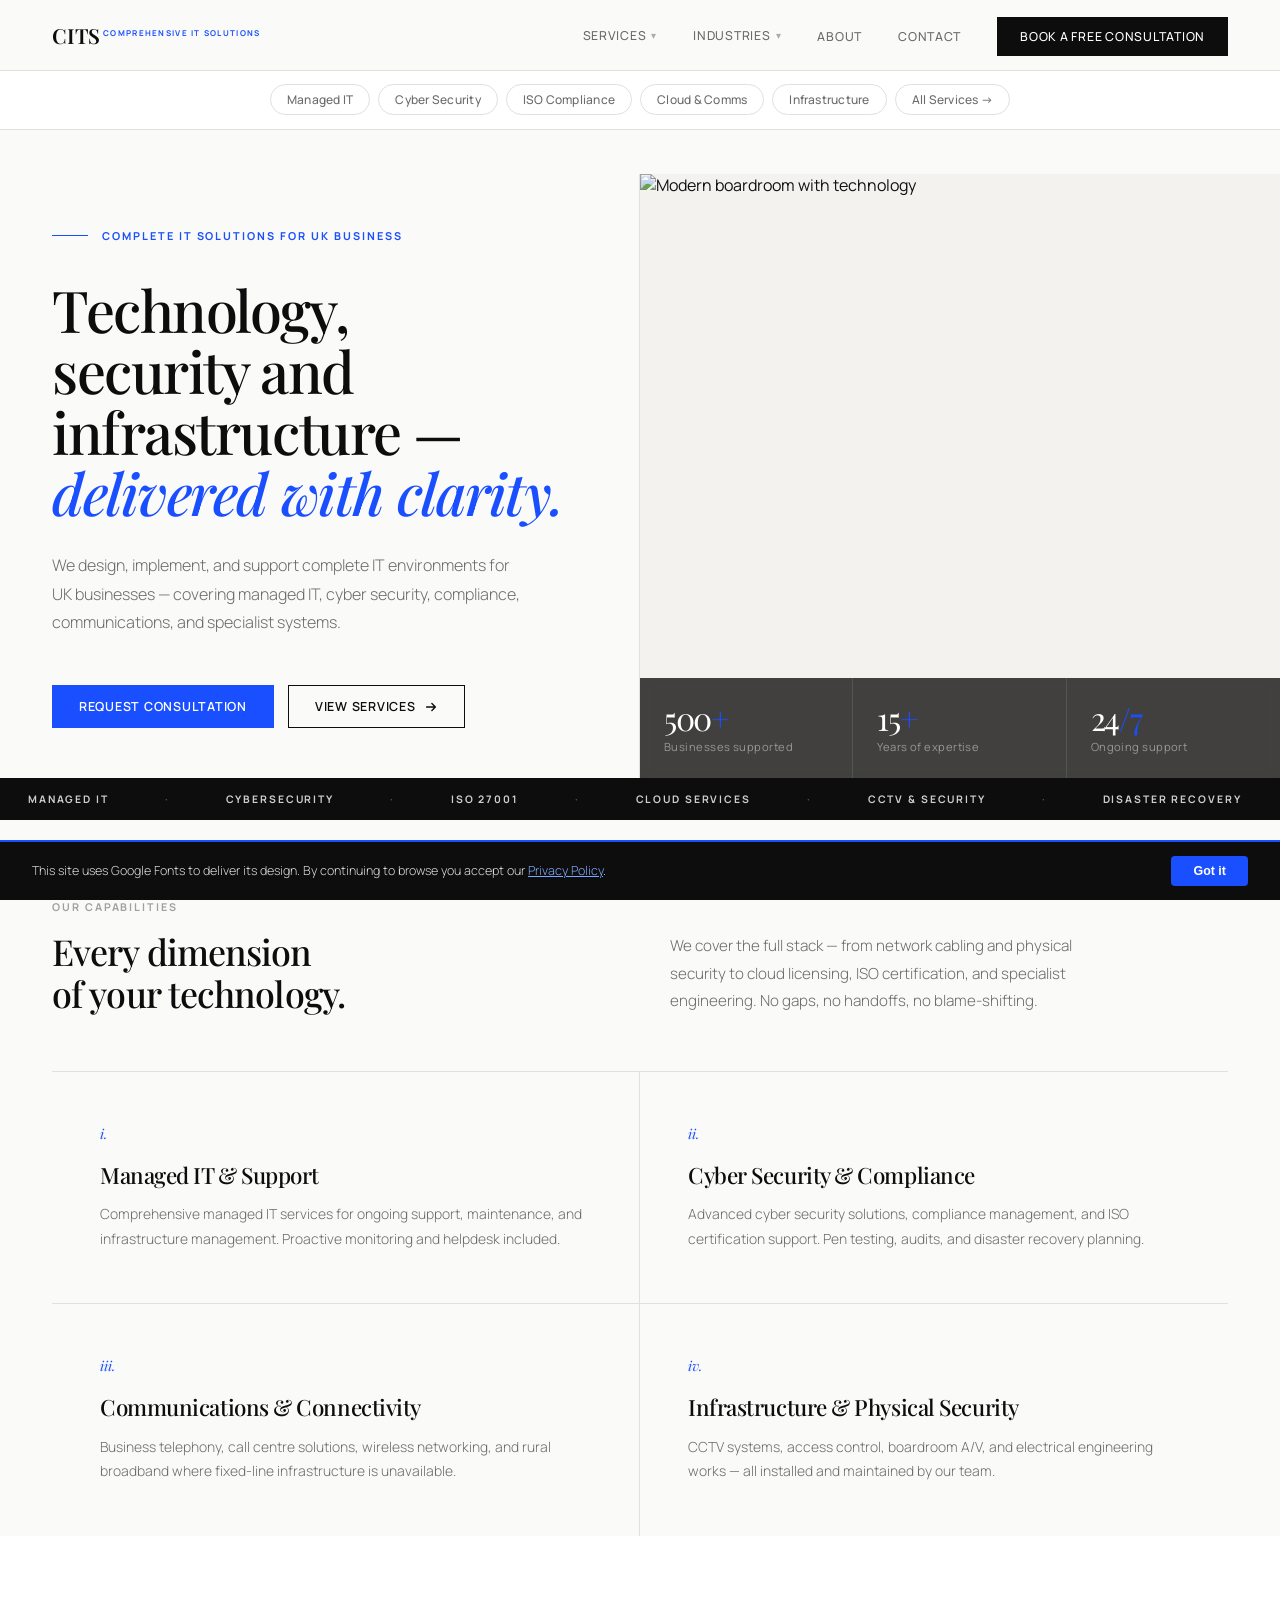
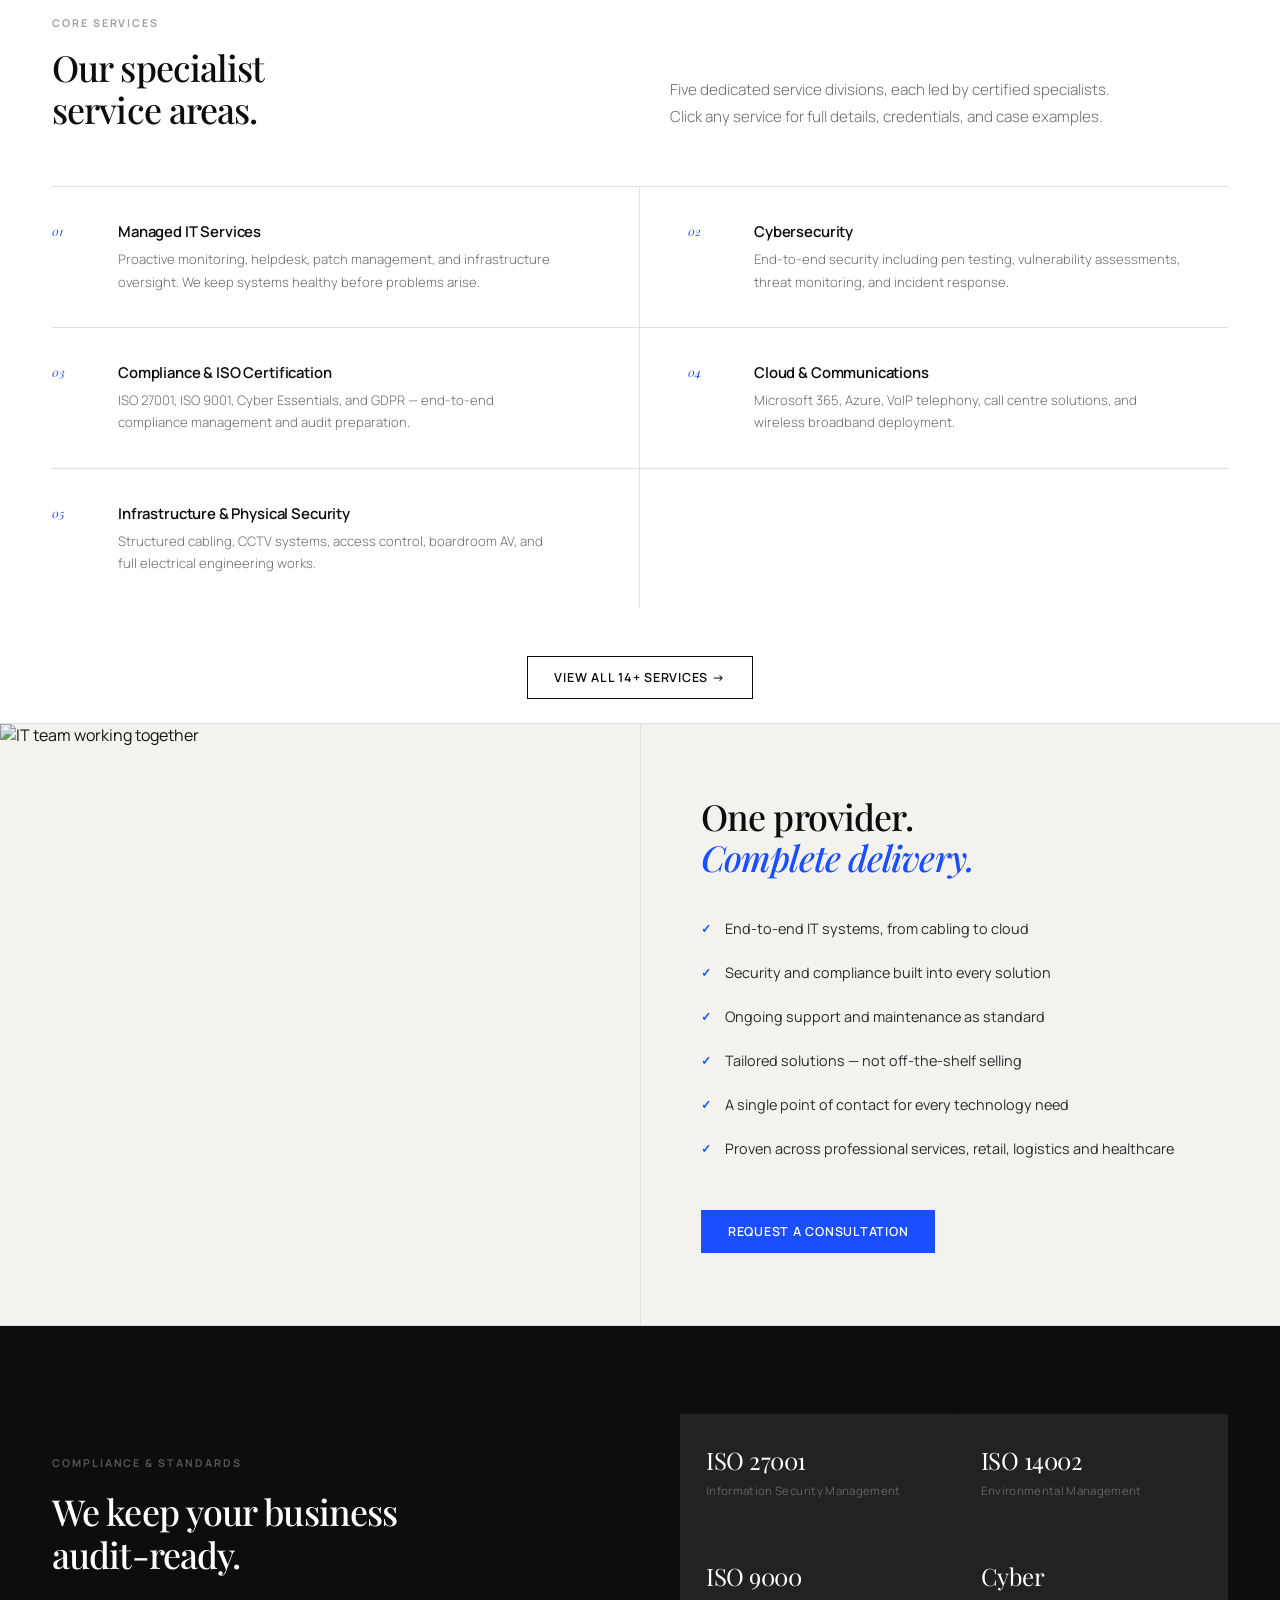
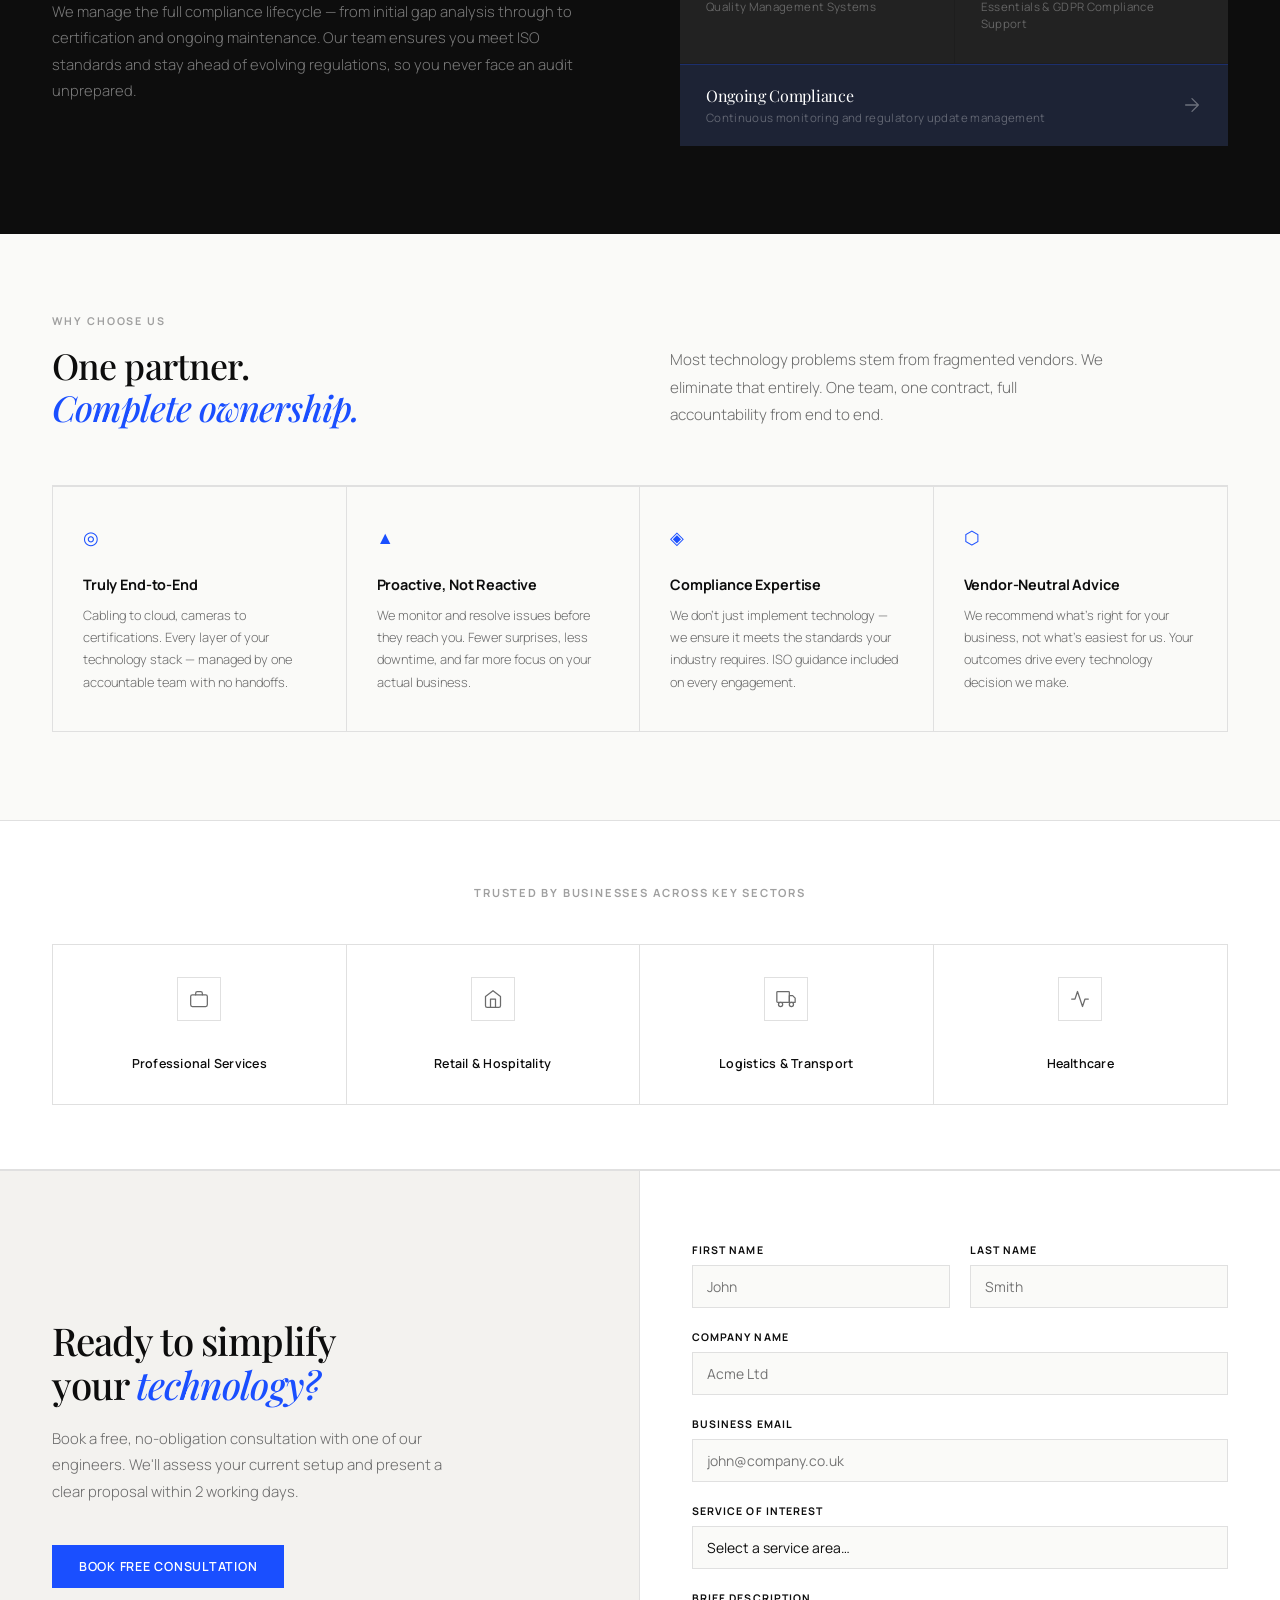
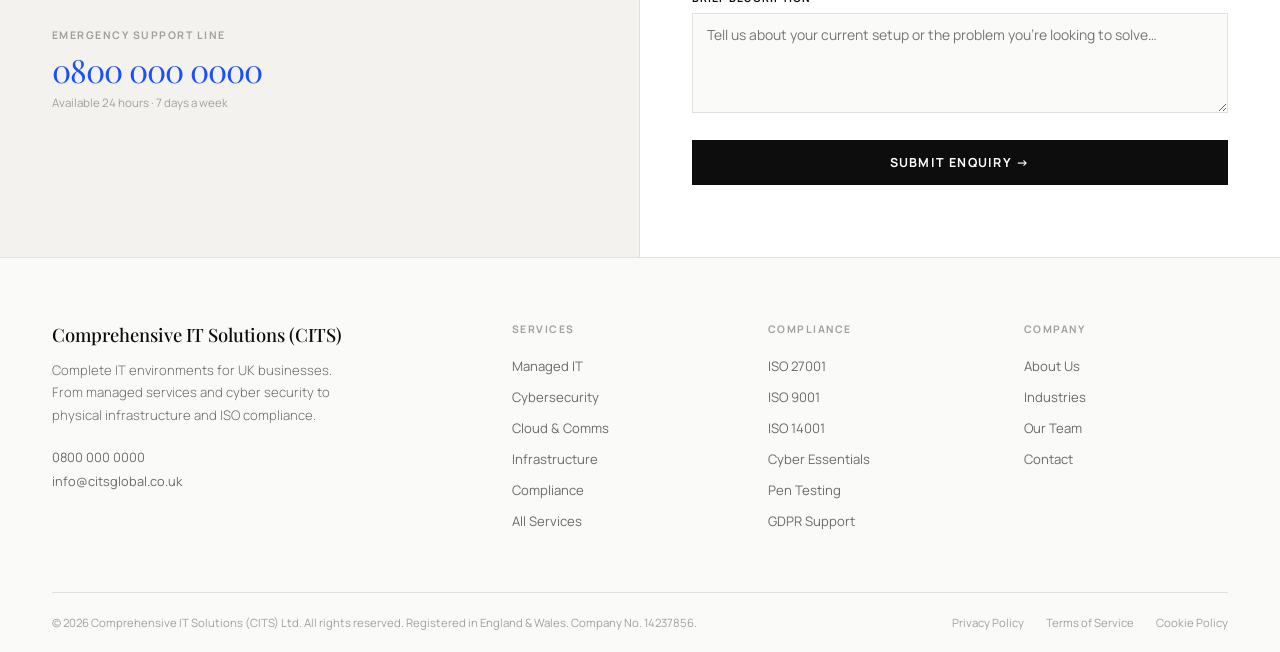
==== commit 0c531702: "Update email to info@citsglobal.co.uk, fix robots.txt sitemap URL, remove old vercel domain from ter" ====
--- a/index.html
+++ b/index.html
@@ -4,13 +4,13 @@
   <meta charset="UTF-8">
   <meta name="viewport" content="width=device-width, initial-scale=1.0">
   <link rel="icon" href="data:image/svg+xml,<svg xmlns='http://www.w3.org/2000/svg' viewBox='0 0 32 32'><rect width='32' height='32' rx='5' fill='%231a4fff'/><text x='16' y='22' font-family='Georgia,serif' font-size='19' font-weight='bold' fill='white' text-anchor='middle'>C</text></svg>">
-  <title>Comprehensive IT Solutions (CITS) — Managed IT, Cyber Security &amp; Infrastructure | CITS-Global</title>
-  <meta name="description" content="Comprehensive IT Solutions (CITS) — Complete IT environments for UK businesses. Managed IT, cyber security, ISO compliance, cloud communications, physical security and specialist systems. Visit CITS-global.co.uk.">
+  <title>CITS — Managed IT, Cyber Security &amp; Infrastructure</title>
+  <meta name="description" content="Managed IT, cyber security, ISO compliance, cloud, and physical infrastructure for UK businesses. One complete IT partner — CITS.">
   <meta property="og:type" content="website">
-  <meta property="og:title" content="Comprehensive IT Solutions (CITS) — Managed IT, Cyber Security &amp; Infrastructure | CITS-Global">
-  <meta property="og:description" content="Comprehensive IT Solutions (CITS) — Complete IT environments for UK businesses. Managed IT, cyber security, ISO compliance, cloud communications, physical security and specialist systems. Visit CITS-global.co.uk.">
+  <meta property="og:title" content="CITS — Managed IT, Cyber Security &amp; Infrastructure">
+  <meta property="og:description" content="Managed IT, cyber security, ISO compliance, cloud, and physical infrastructure for UK businesses. One complete IT partner — CITS.">
   <meta property="og:site_name" content="CITS — Comprehensive IT Solutions">
-  <meta property="og:url" content="https://vertex-it-solutions.vercel.app/">
+  <meta property="og:url" content="https://www.citsglobal.co.uk/">
   <meta property="og:image" content="https://images.unsplash.com/photo-1497366216548-37526070297c?auto=format&fit=crop&w=1200&q=80">
   <meta name="twitter:card" content="summary_large_image">
   <meta name="twitter:image" content="https://images.unsplash.com/photo-1497366216548-37526070297c?auto=format&fit=crop&w=1200&q=80">
@@ -18,7 +18,7 @@
   <link rel="preconnect" href="https://fonts.gstatic.com" crossorigin>
   <link rel="stylesheet" href="css/vertex.css">
   <link href="https://fonts.googleapis.com/css2?family=Playfair+Display:ital,wght@0,400;0,500;0,600;1,400;1,500&family=Manrope:wght@300;400;500;600;700&display=swap" rel="stylesheet">
-  <link rel="canonical" href="https://vertex-it-solutions.vercel.app/">
+  <link rel="canonical" href="https://www.citsglobal.co.uk/">
   <meta name="robots" content="index, follow">
 
 <script type="application/ld+json">
@@ -26,7 +26,7 @@
   "@context": "https://schema.org",
   "@type": "ITService",
   "name": "Comprehensive IT Solutions (CITS)",
-  "url": "https://vertex-it-solutions.vercel.app",
+  "url": "https://www.citsglobal.co.uk",
   "description": "UK managed IT, cybersecurity, ISO compliance, cloud communications and physical infrastructure services.",
   "address": {
     "@type": "PostalAddress",
@@ -506,7 +506,7 @@
         <p class="footer__tagline">Complete IT environments for UK businesses. From managed services and cyber security to physical infrastructure and ISO compliance.</p>
         <div class="footer__contact">
           <a href="tel:08000000000">0800 000 0000</a>
-          <a href="mailto:info@cits-global.co.uk">info@cits-global.co.uk</a>
+          <a href="mailto:info@citsglobal.co.uk">info@citsglobal.co.uk</a>
         </div>
       </div>
       <div>
--- a/css/vertex.css
+++ b/css/vertex.css
@@ -568,11 +568,14 @@
 .value-cell:hover { background: var(--paper-2); }
 .value-num { font-family: var(--serif); font-style: italic; font-size: .85rem; color: var(--accent); margin-bottom: 18px; }
 .value-title { font-family: var(--serif); font-size: 1.3rem; font-weight: 500; color: var(--ink); margin-bottom: 12px; }
-.value-body { font-size.value-body { font-size.value-body { font-size.value-body { font-size.value-body { font-size.value-body { font-size.value-body { font-size.value-body { font-size.value-body { fong: .value-body { font-size.vx solid var(--rule); }
+.value-body { font-size: .87rem; font-weight: 300; color: var(--ink-3); line-height: 1.75; }
+.timeline { list-style: none; }
+.tl-item { display: grid; grid-template-columns: 80px 1fr; gap: 28px; padding: 32px 0; border-bottom: 1px solid var(--rule); }
 .tl-item:last-child { border-bottom: none; }
 .tl-year { font-family: var(--serif); font-size: 1.4rem; font-weight: 400; color: var(--accent); letter-spacing: -.03em; }
 .tl-title { font-size: .93rem; font-weight: 700; color: var(--ink); margin-bottom: 6px; }
-.tl-body { font-size: .85rem; font-weight: 300; color:.tl-body { font-size: .85rem; font-weight: 300; color:.tl-body { font-sizwrap; gap: 14px; margin-top: 32px; }
+.tl-body { font-size: .85rem; font-weight: 300; color: var(--ink-3); line-height: 1.7; }
+.cert-row { display: flex; flex-wrap: wrap; gap: 14px; margin-top: 32px; }
 .cert-badge { display: inline-flex; align-items: center; gap: 10px; padding: 10px 20px; border: 1px solid var(--rule); font-size: .75rem; font-weight: 700; letter-spacing: .08em; text-transform: uppercase; color: var(--ink-3); }
 .cert-badge span { font-family: var(--serif); font-size: 1rem; font-weight: 500; color: var(--accent); }
 
@@ -580,20 +583,28 @@
    CONTACT PAGE — contact details, hours grid, map placeholder
    ═══════════════════════════════════════════════════════════ */
 .contact-details { list-style: none; margin-top: 32px; }
-.contact-details li { display: flex; a.contact-details li { display: flex; a.contact-details li { display: flex; a.contact-details li { display: flex; a.contact-details li { display: flex; a.contact-det.contact-details li { display: flex; a.contact-details li { display: flex; a.contact-details li { display: flex; a.contact-details li { display: flex; a.contact-details li { display: flex; a.contact-det.contact-details li { dis {.contact-details li { display: flex; a.contact-details li { display: flex; a.contact-details li { displ.hours-cell { background: var(--paper); padding: 24px 28px; }
+.contact-details li { display: flex; align-items: flex-start; gap: 16px; padding: 14px 0; border-bottom: 1px solid var(--rule-lt); font-size: .9rem; color: var(--ink-2); line-height: 1.5; }
+.contact-details li:last-child { border-bottom: none; }
+.contact-details li strong { font-weight: 700; color: var(--ink); min-width: 80px; font-size: .72rem; letter-spacing: .06em; text-transform: uppercase; padding-top: 1px; }
+.hours-grid { display: grid; grid-template-columns: 1fr 1fr; gap: 1px; background: var(--rule); margin-top: 48px; }
+.hours-cell { background: var(--paper); padding: 24px 28px; }
 .hours-label { font-size: .65rem; font-weight: 700; letter-spacing: .14em; text-transform: uppercase; color: var(--ink-4); margin-bottom: 8px; }
 .hours-value { font-family: var(--serif); font-size: 1rem; font-weight: 500; color: var(--ink); }
 .hours-value em { font-style: normal; color: var(--accent); }
-.map-placeholder { background: var(--paper-2); border: 1px solid v.map-placeholder { background: var(--pax; flex-direction: column; align-items: center; justify-content: center; gap: 12px; }
+.map-placeholder { background: var(--paper-2); border: 1px solid var(--rule); height: 320px; display: flex; flex-direction: column; align-items: center; justify-content: center; gap: 12px; }
 .map-placeholder p { font-size: .82rem; color: var(--ink-4); text-align: center; }
 .map-placeholder strong { font-family: var(--serif); font-size: 1.1rem; color: var(--ink-3); }
 
 /* ═══════════════════════════════════════════════════════════
    INDUSTRIES PAGE — industry grid and cards
-   ═══════════════════════════════════════�   ═══════════════════════════════════════�   ══════�:    ═══════════════════════════════du   ═══════════════════(--rule); border-right: 1px solid var(--rule); transition: background .2s; }
+   ═══════════════════════════════════════════════════════════ */
+.industry-grid { display: grid; grid-template-columns: repeat(2,1fr); background: var(--paper); }
+@media (max-width: 768px) { .industry-grid { grid-template-columns: 1fr; } }
+.industry-card { padding: 52px 48px; border-bottom: 1px solid var(--rule); border-right: 1px solid var(--rule); transition: background .2s; }
 .industry-card:nth-child(even) { border-right: none; }
 .industry-card:nth-last-child(-n+2) { border-bottom: none; }
-@media (max-width: 768px) { .industry-card { border-right: none !important; } .indu@media (max-width: 768px) { .industry-card { border-right: none !important; } .indu@media (mar-2); }
+@media (max-width: 768px) { .industry-card { border-right: none !important; } .industry-card:last-child { border-bottom: none; } }
+.industry-card:hover { background: var(--paper-2); }
 .industry-num { font-family: var(--serif); font-style: italic; font-size: .85rem; color: var(--accent); margin-bottom: 14px; }
 .industry-name { font-family: var(--serif); font-size: 1.5rem; font-weight: 500; color: var(--ink); margin-bottom: 14px; letter-spacing: -.02em; }
 .industry-desc { font-size: .87rem; font-weight: 300; color: var(--ink-3); line-height: 1.75; margin-bottom: 20px; }
@@ -601,8 +612,13 @@
 .industry-tag { font-size: .67rem; font-weight: 700; letter-spacing: .1em; text-transform: uppercase; color: var(--ink-4); padding: 5px 12px; border: 1px solid var(--rule); }
 
 /* ═══════════════════════════════════════════════════════════
-   PRIVACY / TERMS PAGES — po   PRIVACY / TERMS PAGES — po   PRIVACY / TERMS PAGES — po   PRIVACY / TERMS PAGES — po   PRIVACY / TERMS PAGES — po   PRIVACY / TERMS PAGES — po   PRIVACY / TERMS PAGES �═════ */
+   PRIVACY / TERMS PAGES — policy body layout
+   ═══════════════════════════════════════════════════════════ */
 .policy-body { max-width: 760px; margin: 0 auto; padding: 64px 0 96px; }
 .policy-body h2 { font-family: var(--serif); font-size: 1.5rem; font-weight: 500; color: var(--ink); margin: 48px 0 14px; }
 .policy-body h3 { font-size: .95rem; font-weight: 700; color: var(--ink); margin: 28px 0 8px; }
-.policy-body p, .policy-body li { font-size: .93rem; font-weight: 300; line-heigh.policy-body p, .policy-body li { font-size: .93rem; font-wy-.policy-body p, .policy-body li { font-size: .93rem; font-weight: 300; line-heigh.policy-body p, .policy-body li { font-size: .93rem; font-wy-.policy-body p, .policy-body lixt-transform: uppercase; color: var(--ink-4); margin-bottom: 32px; display: block; }
+.policy-body p,
+.policy-body li { font-size: .93rem; font-weight: 300; line-height: 1.85; color: var(--ink-3); margin-bottom: 14px; }
+.policy-body ul { padding-left: 20px; margin-bottom: 14px; }
+.policy-body a { color: var(--accent); }
+.policy-updated { font-size: .75rem; font-weight: 600; letter-spacing: .1em; text-transform: uppercase; color: var(--ink-4); margin-bottom: 32px; display: block; }
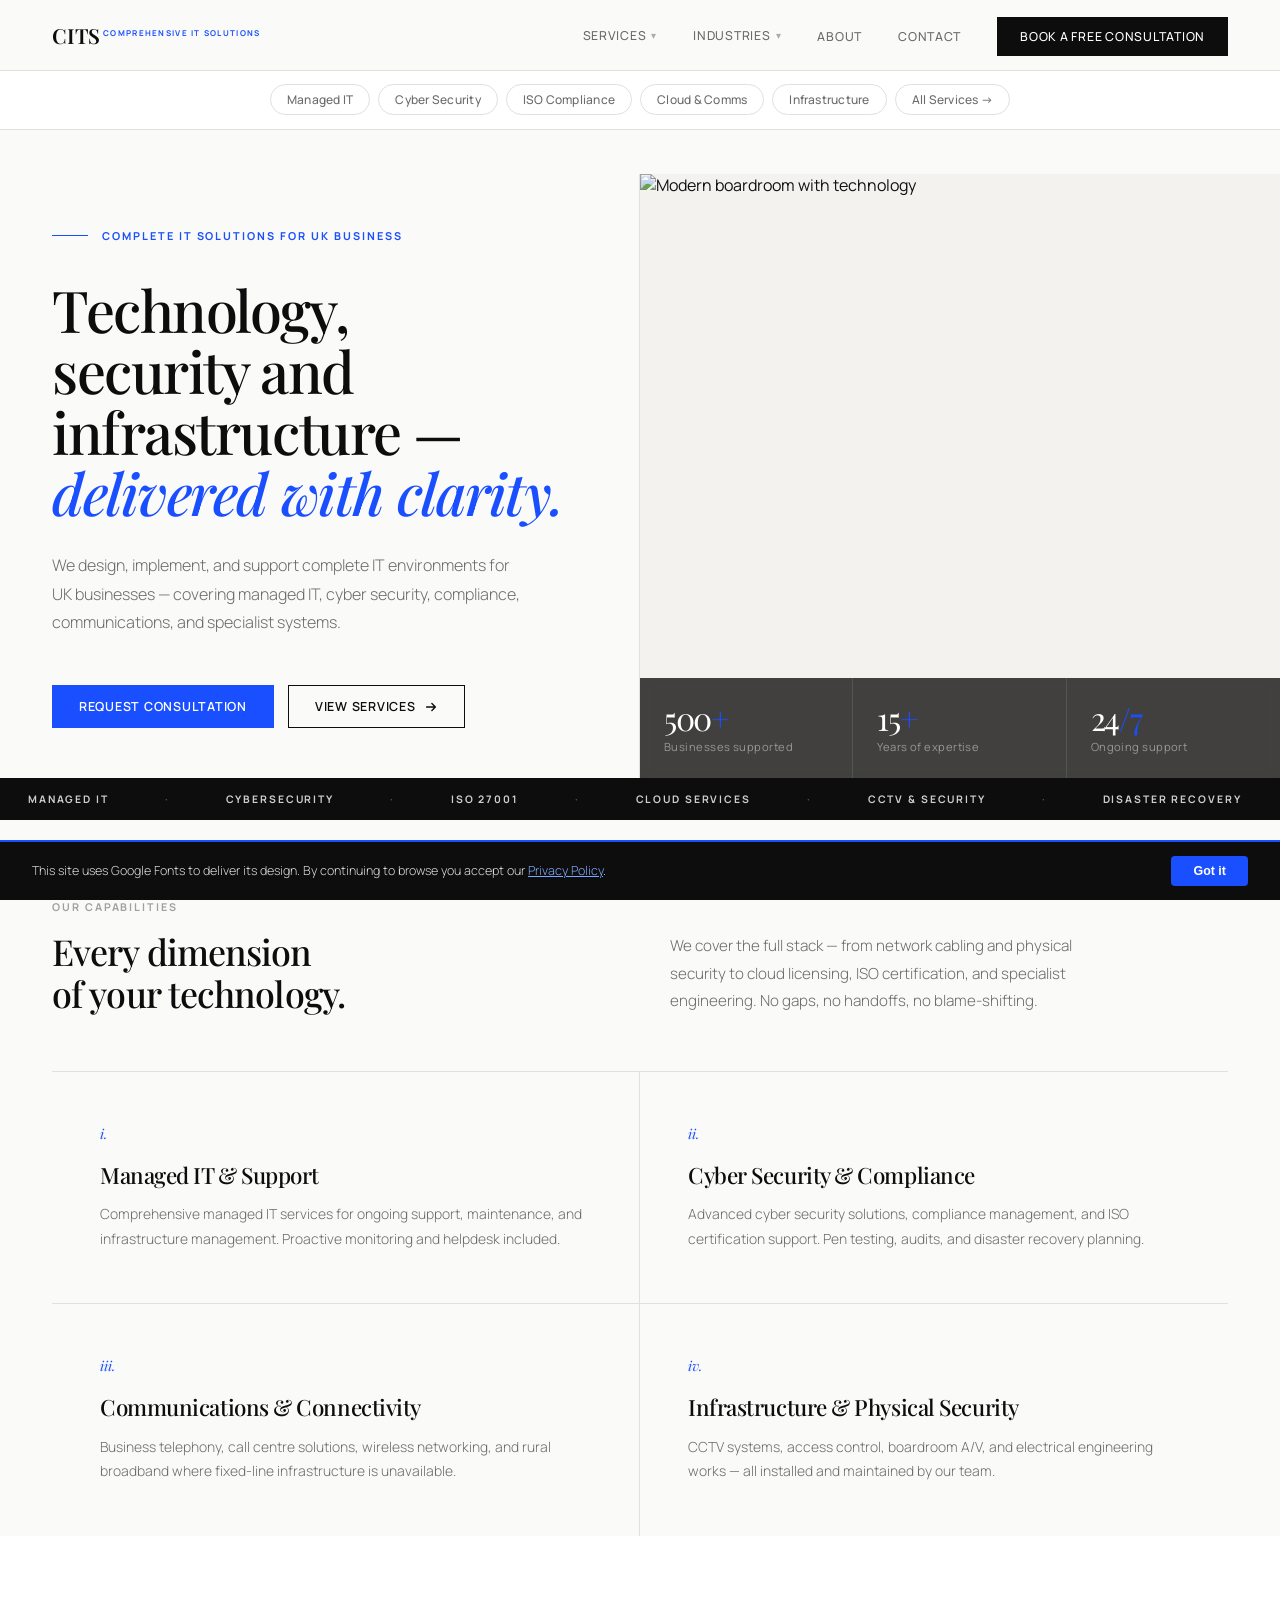
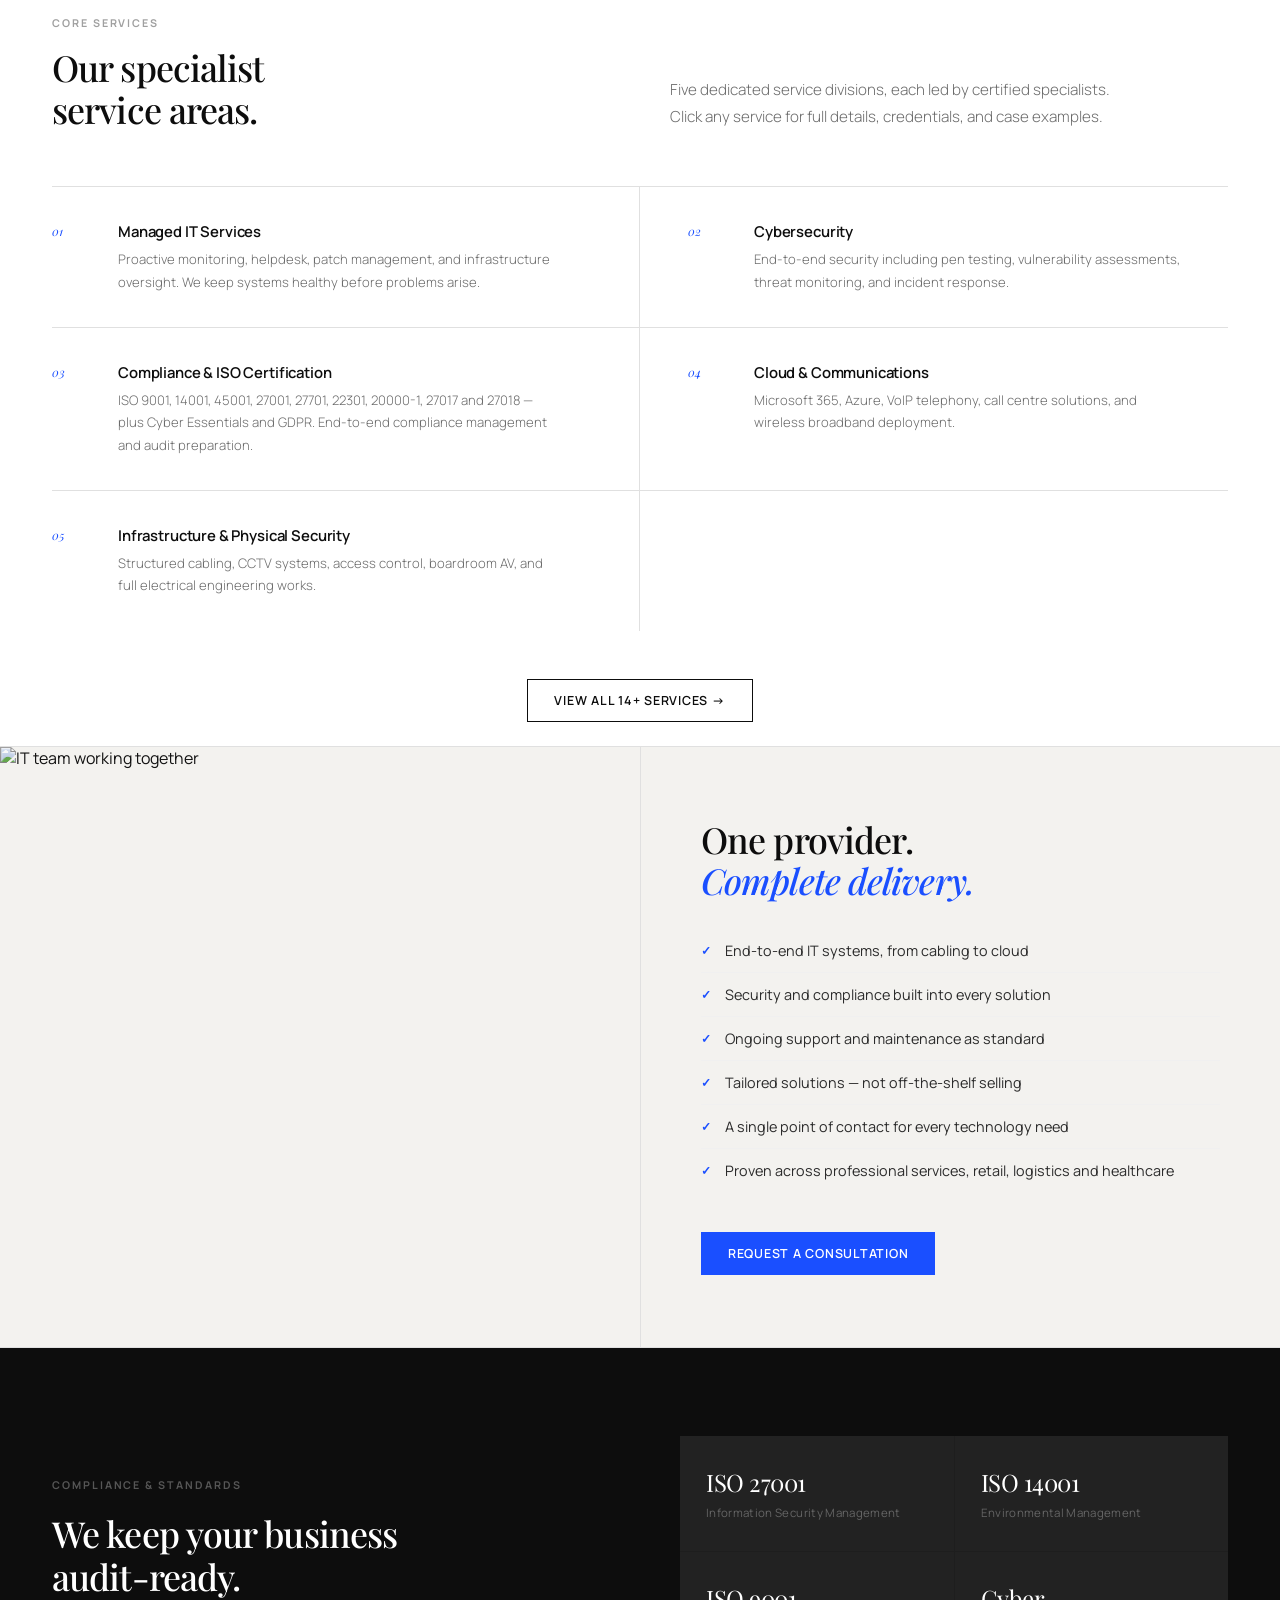
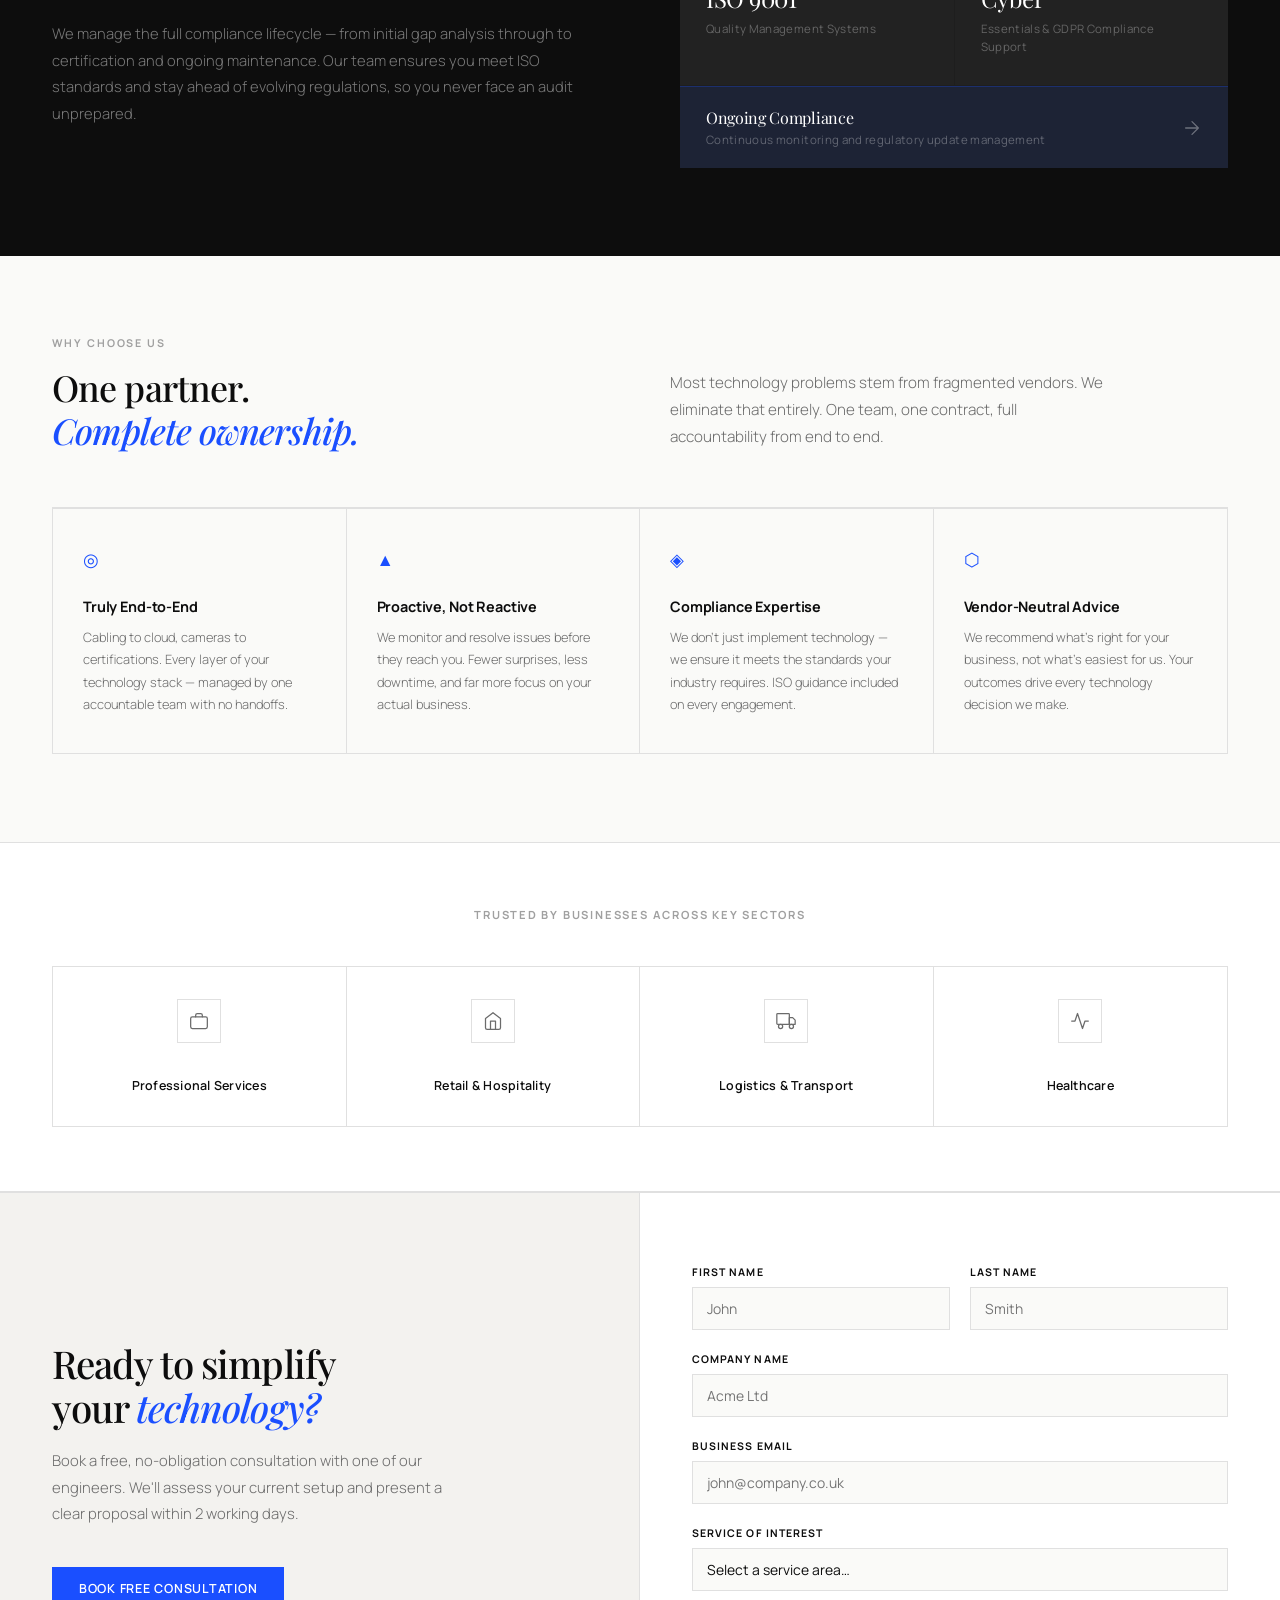
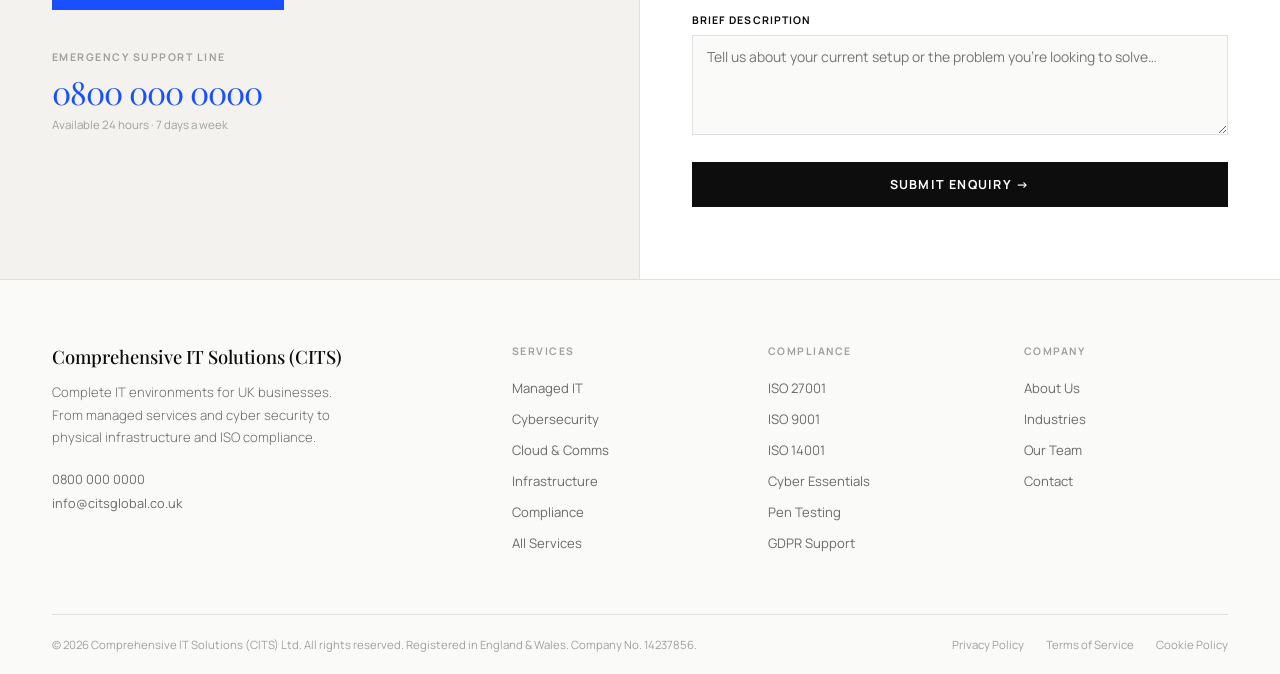
==== commit 36b3d4bb: "Add full ISO certification coverage: 9001, 14001, 45001, 27001, 27701, 22301, 20000-1, 27017, 27018 " ====
--- a/index.html
+++ b/index.html
@@ -257,7 +257,7 @@
         <div class="svc-num">03</div>
         <div>
           <div class="svc-name">Compliance &amp; ISO Certification</div>
-          <div class="svc-desc">ISO 27001, ISO 9001, Cyber Essentials, and GDPR — end-to-end compliance management and audit preparation.</div>
+          <div class="svc-desc">ISO 9001, 14001, 45001, 27001, 27701, 22301, 20000-1, 27017 and 27018 — plus Cyber Essentials and GDPR. End-to-end compliance management and audit preparation.</div>
         </div>
         <div class="svc-arrow">→</div>
       </a>
@@ -329,11 +329,11 @@
           <div class="iso-label">Information Security Management</div>
         </div>
         <div class="iso-cell">
-          <div class="iso-code">ISO 14002</div>
+          <div class="iso-code">ISO 14001</div>
           <div class="iso-label">Environmental Management</div>
         </div>
         <div class="iso-cell">
-          <div class="iso-code">ISO 9000</div>
+          <div class="iso-code">ISO 9001</div>
           <div class="iso-label">Quality Management Systems</div>
         </div>
         <div class="iso-cell">
@@ -445,11 +445,8 @@
     </div>
 
     <div class="contact__form reveal reveal-delay-1">
-      <form action="https://api.web3forms.com/submit" method="POST">
-        <!-- Replace 90d59471-20fb-48cb-aec4-915f689e1487 below with your key from web3forms.com (free signup) -->
-                <input type="checkbox" name="botcheck" style="display:none;" tabindex="-1" autocomplete="off">
-        <input type="hidden" name="access_key" value="90d59471-20fb-48cb-aec4-915f689e1487">
-        <input type="hidden" name="subject" value="New Enquiry — CITS Website">
+      <form class="crm-form">
+        <input type="checkbox" name="botcheck" style="display:none;" tabindex="-1" autocomplete="off">
         <div class="form-row">
           <div class="form-group">
             <label for="f-first">First Name</label>
--- a/css/vertex.css
+++ b/css/vertex.css
@@ -257,7 +257,7 @@
 
 /* ── Contact form ───────────────────────────────── */
 .contact-section { background: var(--paper-2); border-top: 1px solid var(--rule); }
-.contact__inner { display: grid; grid-template-columns: 1fr 1fr; }
+.contact__inner { display: grid; grid-template-columns: 1fr 1fr; max-width: var(--max); margin: 0 auto; }
 @media (max-width: 900px) { .contact__inner { grid-template-columns: 1fr; } }
 .contact__left { padding: 80px 52px; display: flex; flex-direction: column; justify-content: center; border-right: 1px solid var(--rule); }
 @media (max-width: 900px) { .contact__left { padding: 60px 24px; border-right: none; border-bottom: 1px solid var(--rule); } }
@@ -273,11 +273,16 @@
 @media (max-width: 540px) { .form-row { grid-template-columns: 1fr; } }
 .form-group { margin-bottom: 22px; }
 .form-group label { display: block; font-size: .66rem; font-weight: 700; text-transform: uppercase; letter-spacing: .1em; color: var(--ink); margin-bottom: 8px; }
-.form-group input, .form-group select, .form-group textarea { width: 100%; padding: 11px 14px; border: 1px solid var(--rule); background: var(--paper); font-family: var(--sans); font-size: .87rem; color: var(--ink); outline: none; transition: border-color .2s, background .2s; -webkit-appearance: none; border-radius: 0; }
-.form-group input:focus, .form-group select:focus, .form-group textarea:focus { border-color: var(--accent); background: #fff; }
+.form-group input:not([type="checkbox"]), .form-group select, .form-group textarea { width: 100%; padding: 11px 14px; border: 1px solid var(--rule); background: var(--paper); font-family: var(--sans); font-size: .87rem; color: var(--ink); outline: none; transition: border-color .2s, background .2s; -webkit-appearance: none; border-radius: 0; }
+.form-group input:not([type="checkbox"]):focus, .form-group select:focus, .form-group textarea:focus { border-color: var(--accent); background: #fff; }
+.form-group input[type="checkbox"] { width: 18px; height: 18px; min-width: 18px; padding: 0; border: 2px solid var(--ink-3); background: #fff; -webkit-appearance: auto; appearance: auto; cursor: pointer; border-radius: 3px; flex-shrink: 0; accent-color: var(--accent); }
 .form-group textarea { resize: vertical; min-height: 100px; }
 .btn-submit { width: 100%; padding: 14px; background: var(--ink); color: #fff; border: none; cursor: pointer; font-family: var(--sans); font-size: .78rem; font-weight: 700; letter-spacing: .1em; text-transform: uppercase; transition: background .2s; }
 .btn-submit:hover { background: var(--accent); }
+.btn-submit:disabled { opacity: .55; cursor: not-allowed; }
+.form-feedback { margin-top: 18px; padding: 14px 18px; font-size: .85rem; font-weight: 500; line-height: 1.5; }
+.form-feedback--ok  { background: #ecfdf5; color: #065f46; border-left: 3px solid #10b981; }
+.form-feedback--err { background: #fef2f2; color: #7f1d1d; border-left: 3px solid #ef4444; }
 
 /* ── Info items ─────────────────────────────────── */
 .info-grid { display: grid; grid-template-columns: repeat(3,1fr); gap: 1px; background: var(--rule); }
@@ -315,7 +320,7 @@
 .reveal-delay-3 { transition-delay: .24s; }
 
 /* ── Hero (homepage) ─────────────────────────────── */
-.hero { padding-top: 44px; display: grid; grid-template-columns: 1fr 1fr; min-height: 72vh; }
+.hero { padding-top: 44px; display: grid; grid-template-columns: 1fr 1fr; min-height: 72vh; max-width: var(--max); margin: 0 auto; }
 @media (max-width: 900px) { .hero { grid-template-columns: 1fr; min-height: auto; } }
 .hero__text { padding: 52px 52px 48px; display: flex; flex-direction: column; justify-content: center; border-right: 1px solid var(--rule); }
 @media (max-width: 900px) { .hero__text { padding: 60px 24px 48px; border-right: none; border-bottom: 1px solid var(--rule); } }
@@ -354,7 +359,7 @@
 
 /* ── One provider (homepage) ─────────────────────── */
 .one-provider { background: var(--paper-2); border-top: 1px solid var(--rule); border-bottom: 1px solid var(--rule); }
-.one-provider__inner { display: grid; grid-template-columns: 1fr 1fr; }
+.one-provider__inner { display: grid; grid-template-columns: 1fr 1fr; max-width: var(--max); margin: 0 auto; }
 @media (max-width: 900px) { .one-provider__inner { grid-template-columns: 1fr; } }
 .one-provider__img { position: relative; overflow: hidden; min-height: 420px; }
 .one-provider__img img { width: 100%; height: 100%; object-fit: cover; filter: contrast(.95) saturate(.8); }
@@ -539,6 +544,7 @@
     display: inline-flex !important;
     margin: 20px 24px 0 !important;
     align-self: flex-start;
+    color: #fff !important;
   }
 }
 
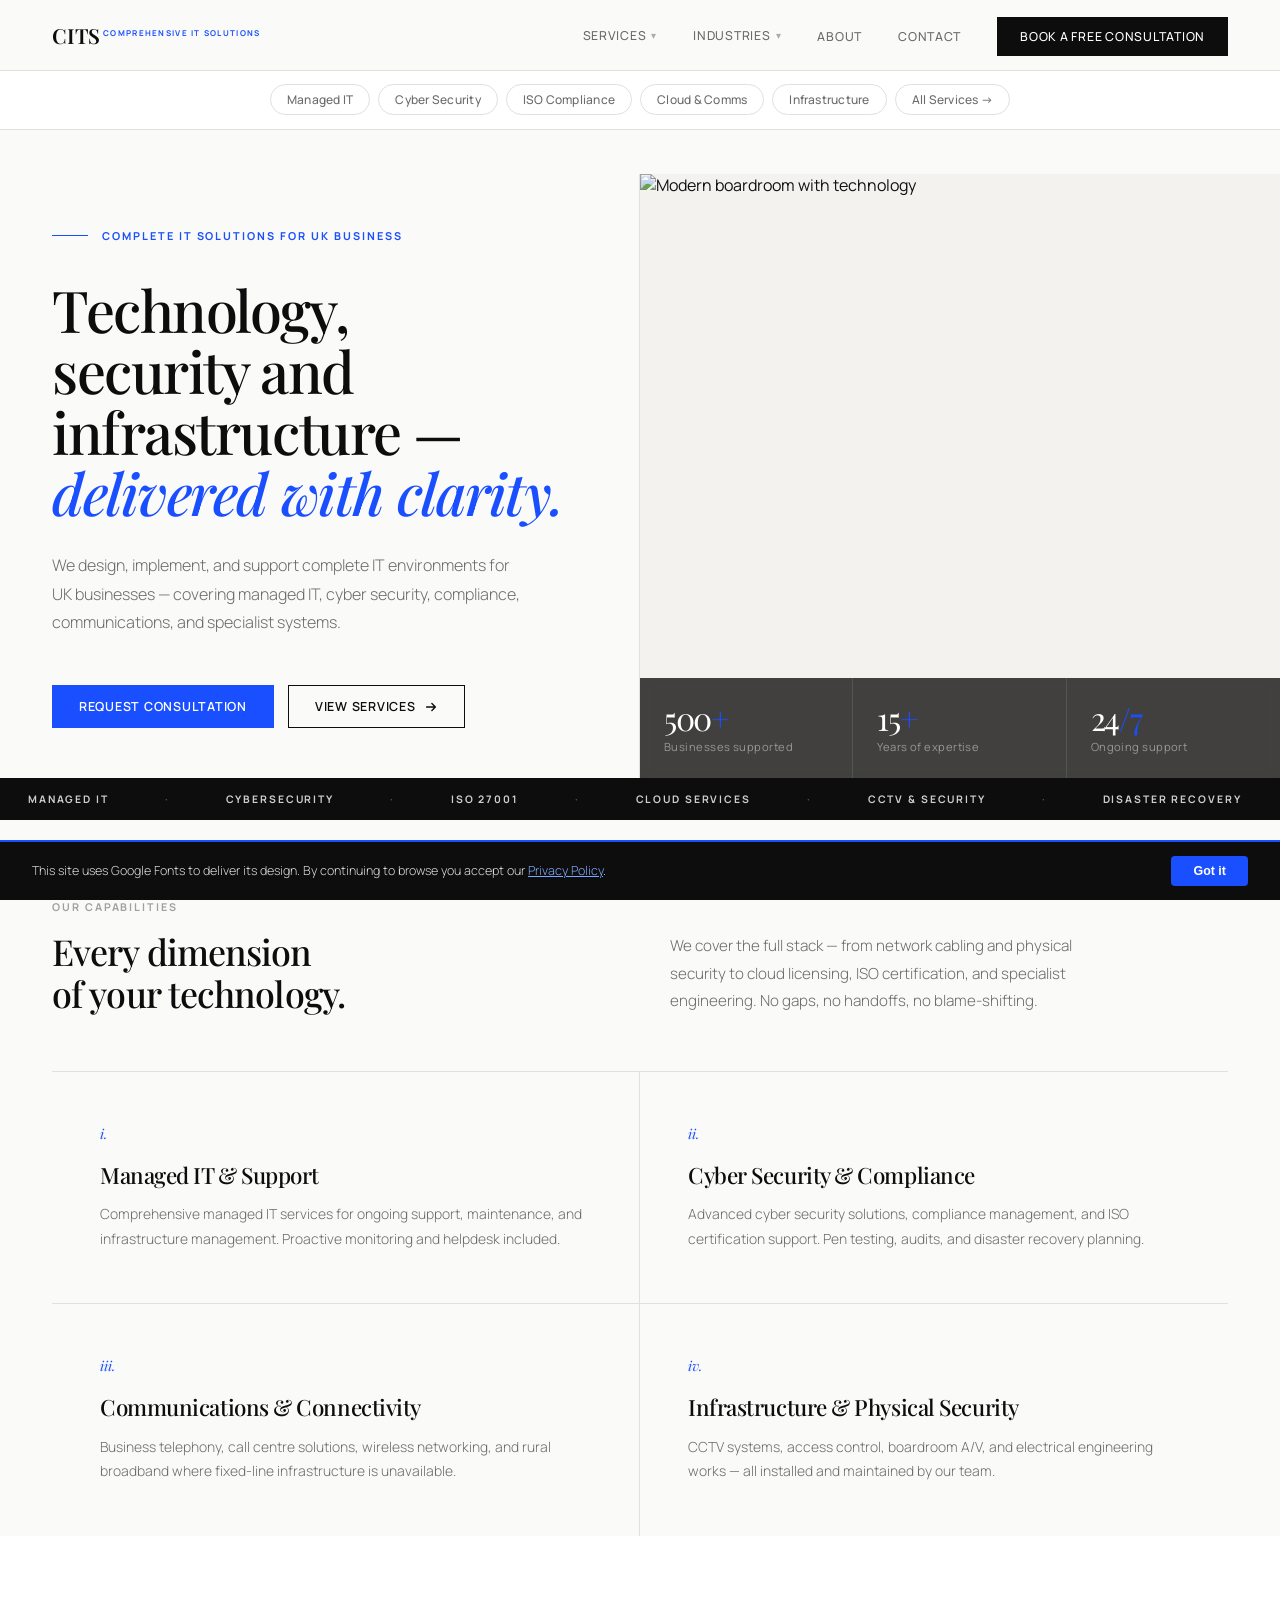
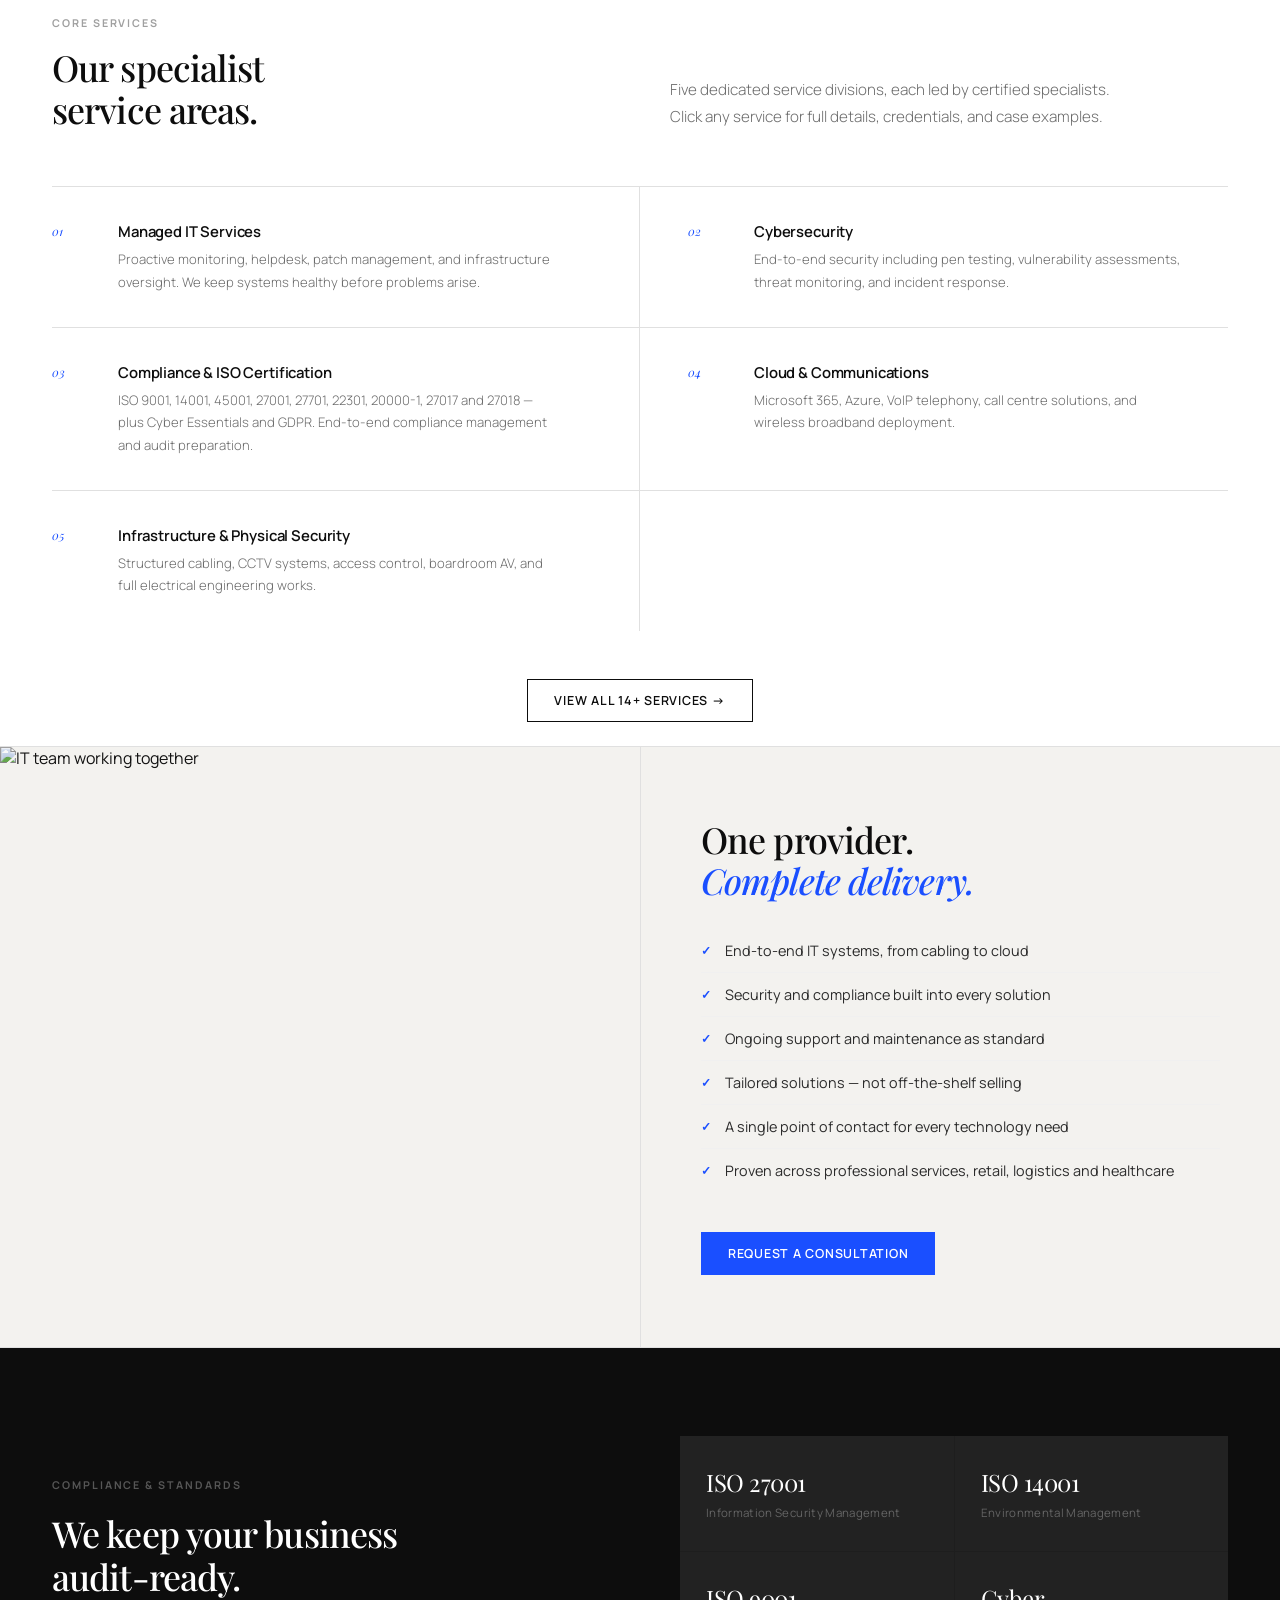
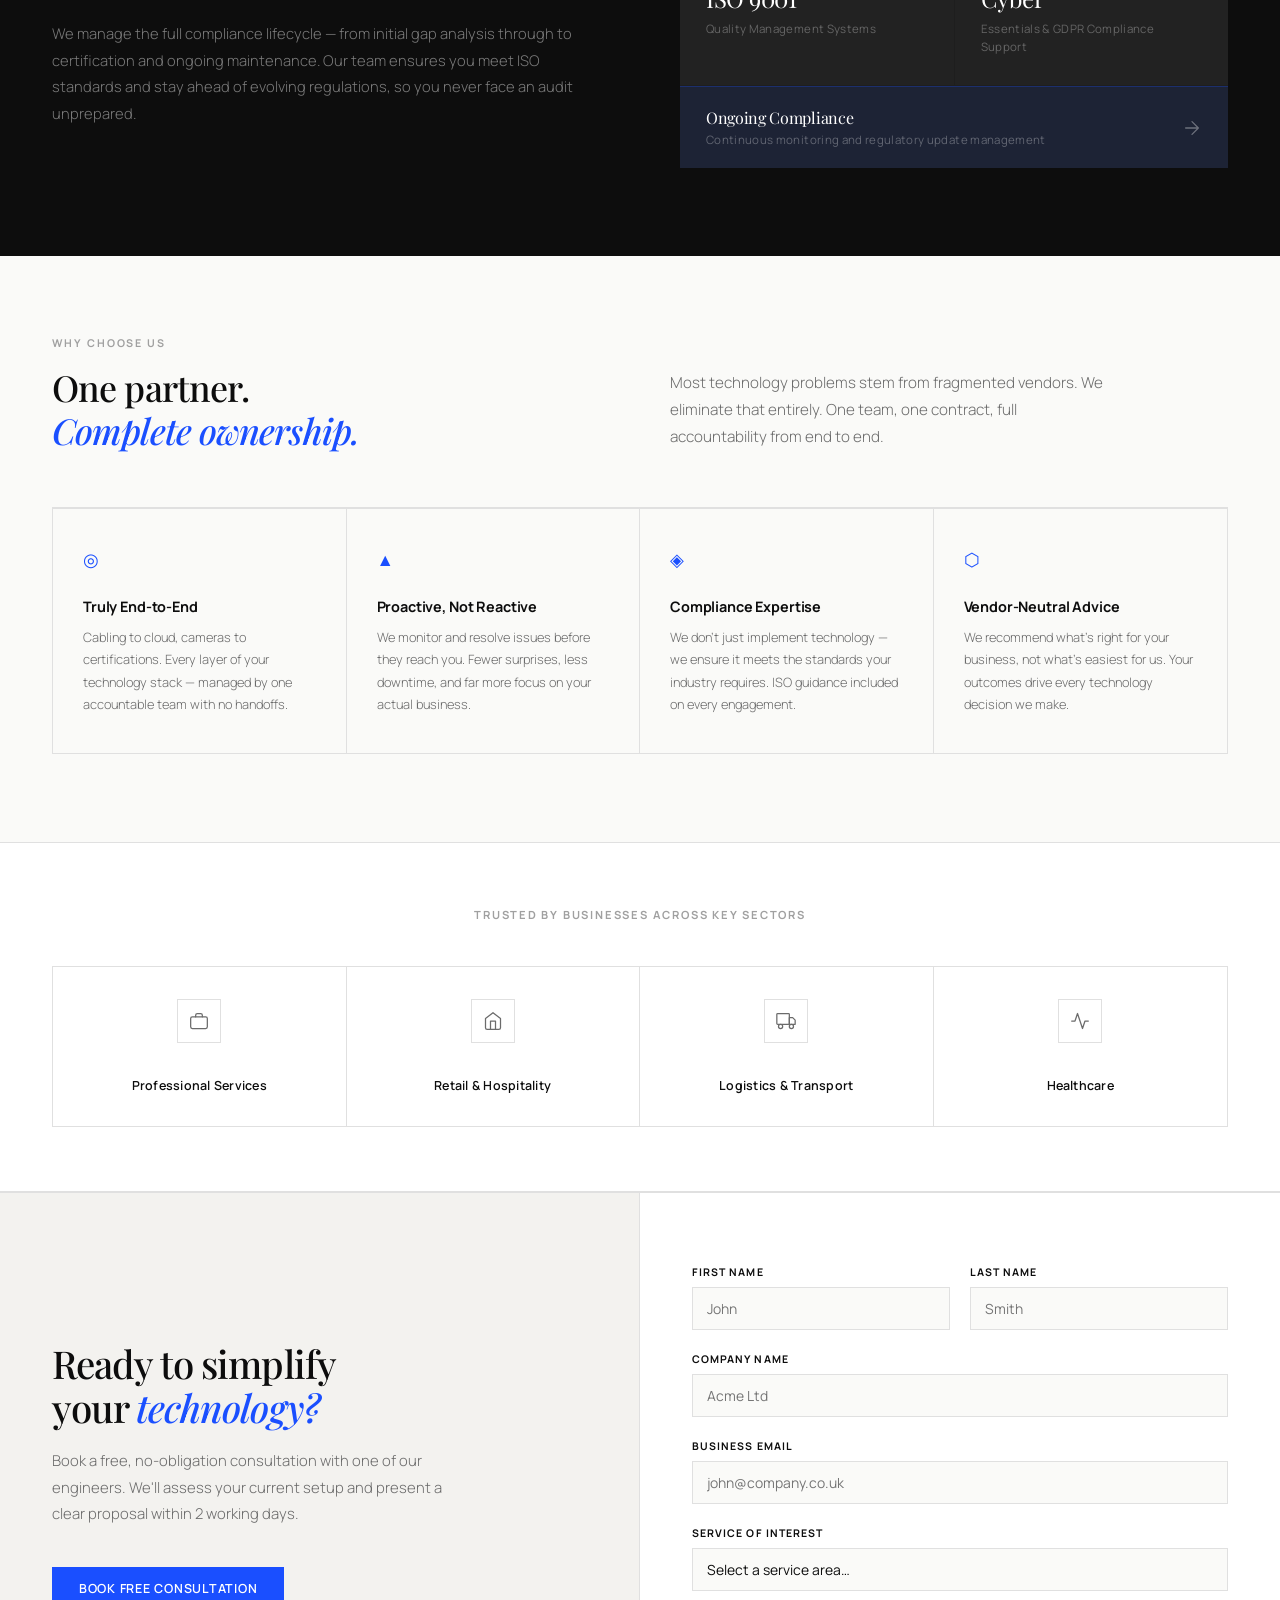
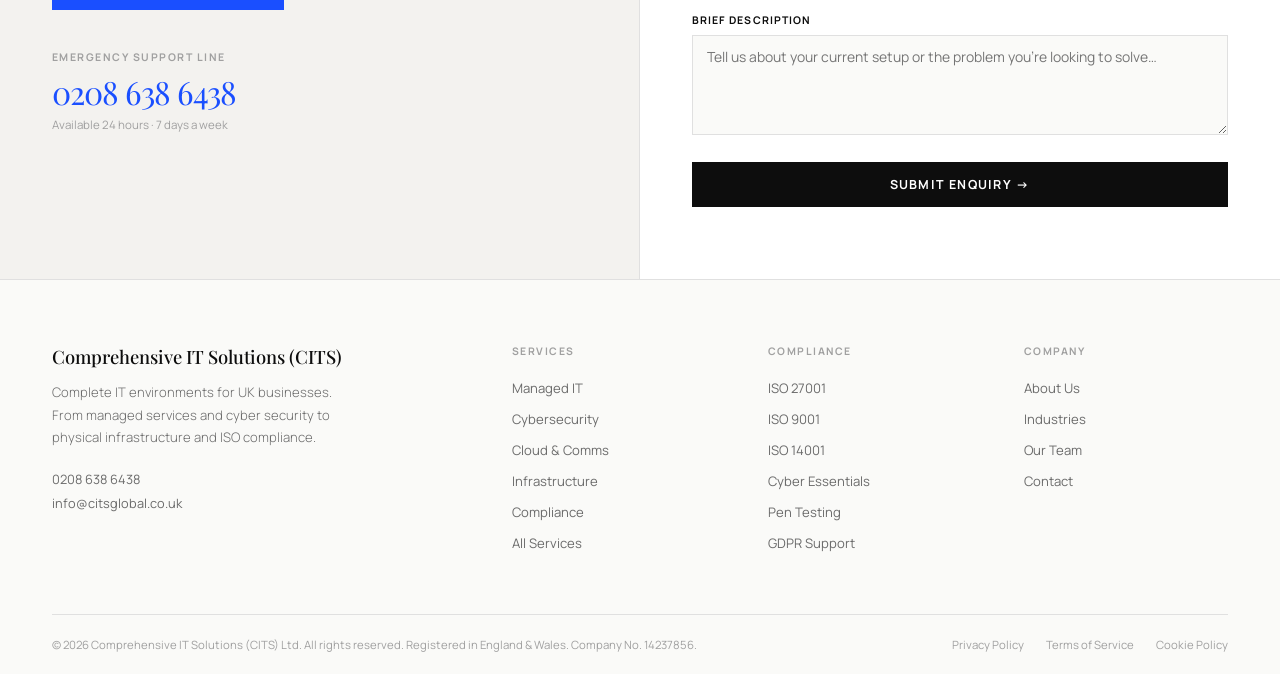
==== commit 31d0d426: "Update phone number to 0208 638 6438 and address to 18 Vincent House, Burlington Road, New Malden KT" ====
--- a/index.html
+++ b/index.html
@@ -30,8 +30,12 @@
   "description": "UK managed IT, cybersecurity, ISO compliance, cloud communications and physical infrastructure services.",
   "address": {
     "@type": "PostalAddress",
+    "streetAddress": "18 Vincent House, Burlington Road",
+    "addressLocality": "New Malden",
+    "postalCode": "KT3 4NY",
     "addressCountry": "GB"
   },
+  "telephone": "+442086386438",
   "areaServed": "GB",
   "serviceType": ["Managed IT Services","Cybersecurity","ISO Compliance","Cloud Communications","IT Infrastructure"]
 }
@@ -439,7 +443,7 @@
       <a href="contact.html" class="btn btn-filled" style="align-self:flex-start;margin-bottom:40px">Book Free Consultation</a>
       <div class="contact__hotline">
         <div class="contact__hotline-label">Emergency Support Line</div>
-        <div class="contact__hotline-num">0800 000 0000</div>
+        <div class="contact__hotline-num">0208 638 6438</div>
         <div class="contact__hotline-sub">Available 24 hours · 7 days a week</div>
       </div>
     </div>
@@ -502,7 +506,7 @@
         <div class="footer__brand">Comprehensive IT Solutions (CITS)</div>
         <p class="footer__tagline">Complete IT environments for UK businesses. From managed services and cyber security to physical infrastructure and ISO compliance.</p>
         <div class="footer__contact">
-          <a href="tel:08000000000">0800 000 0000</a>
+          <a href="tel:02086386438">0208 638 6438</a>
           <a href="mailto:info@citsglobal.co.uk">info@citsglobal.co.uk</a>
         </div>
       </div>
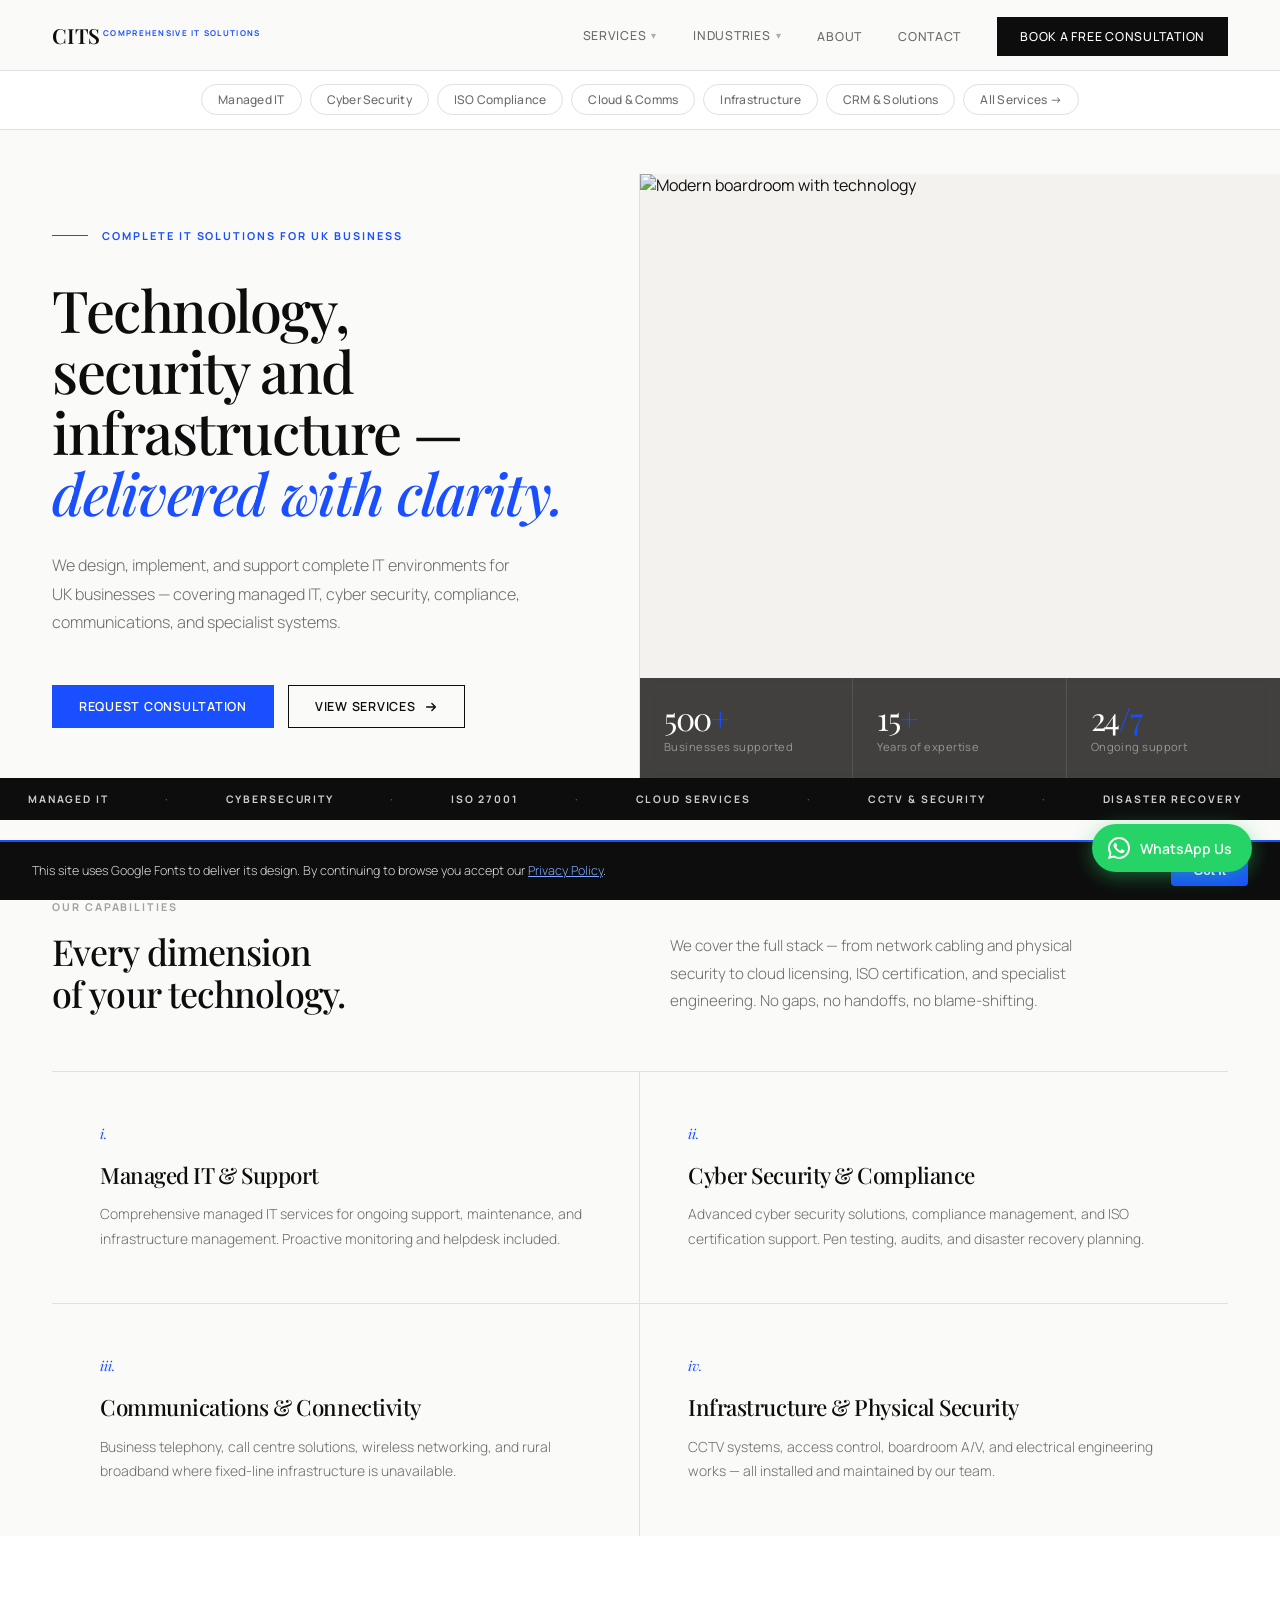
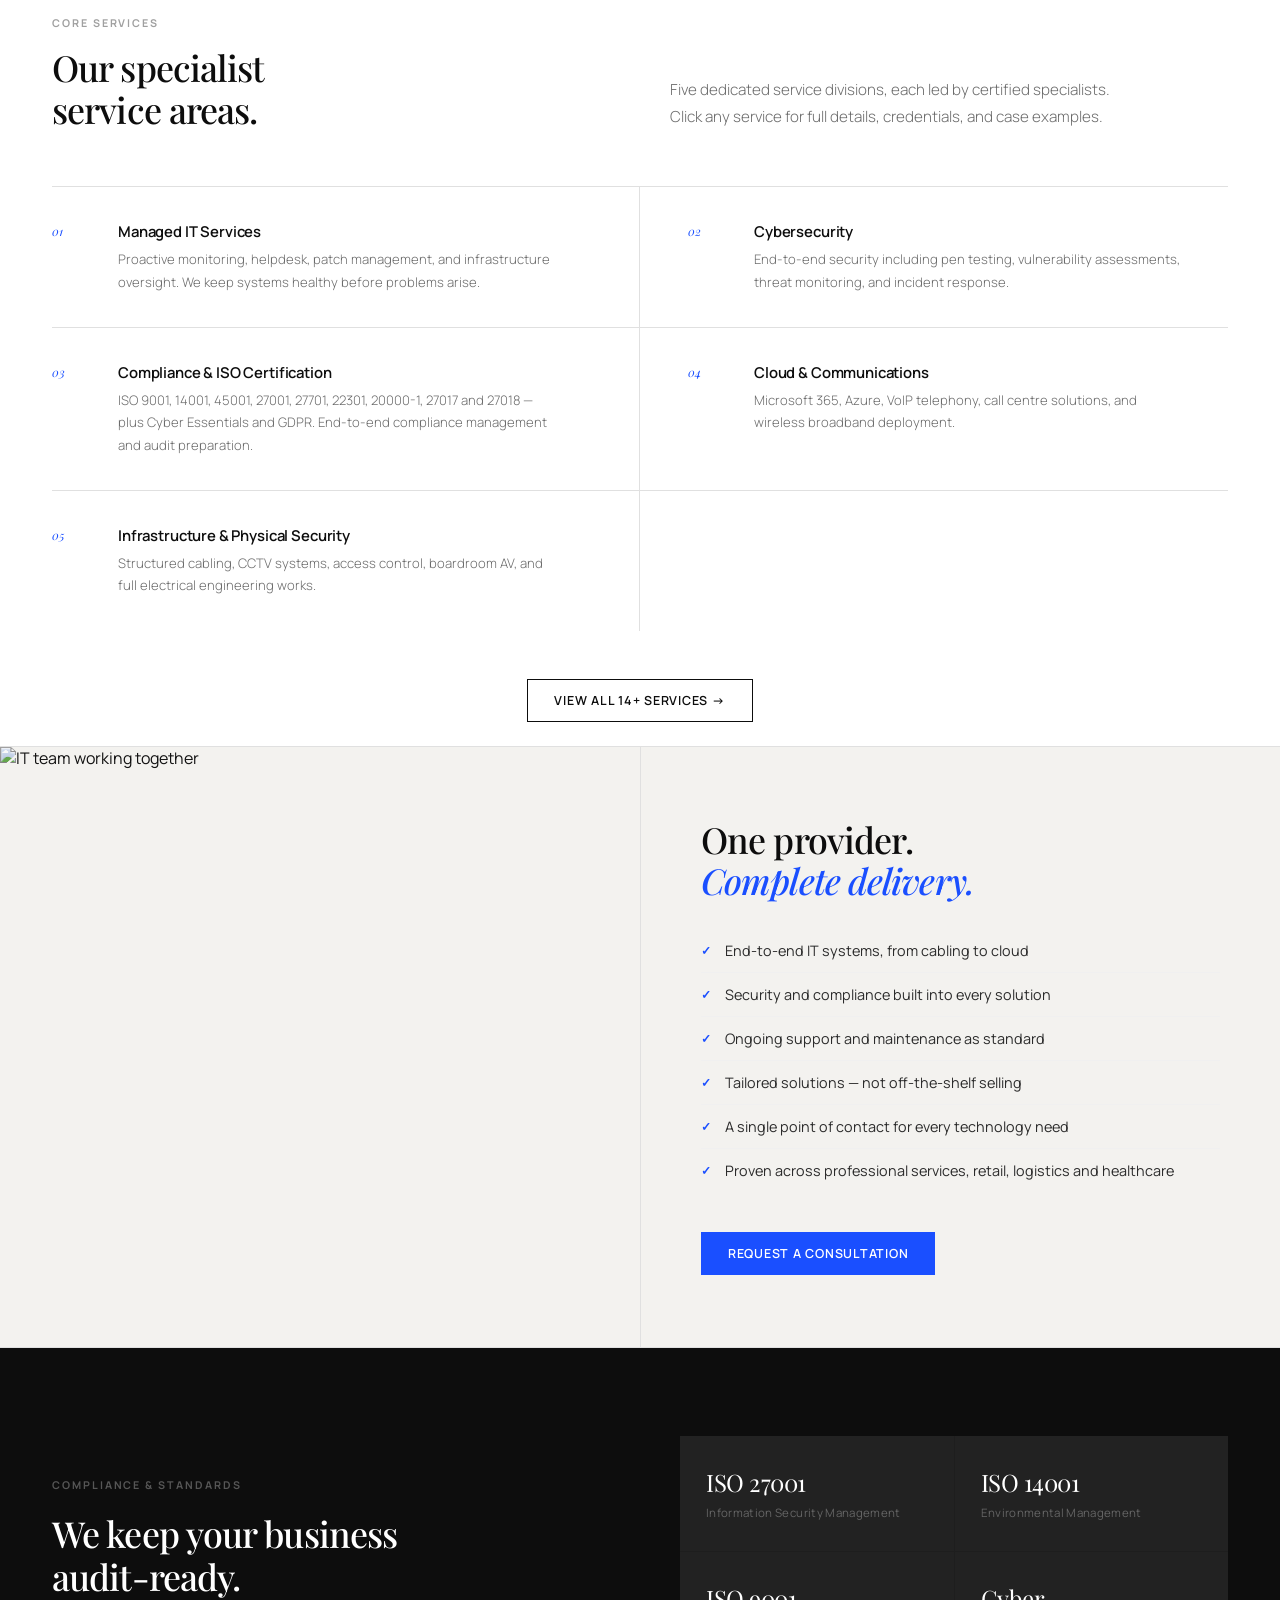
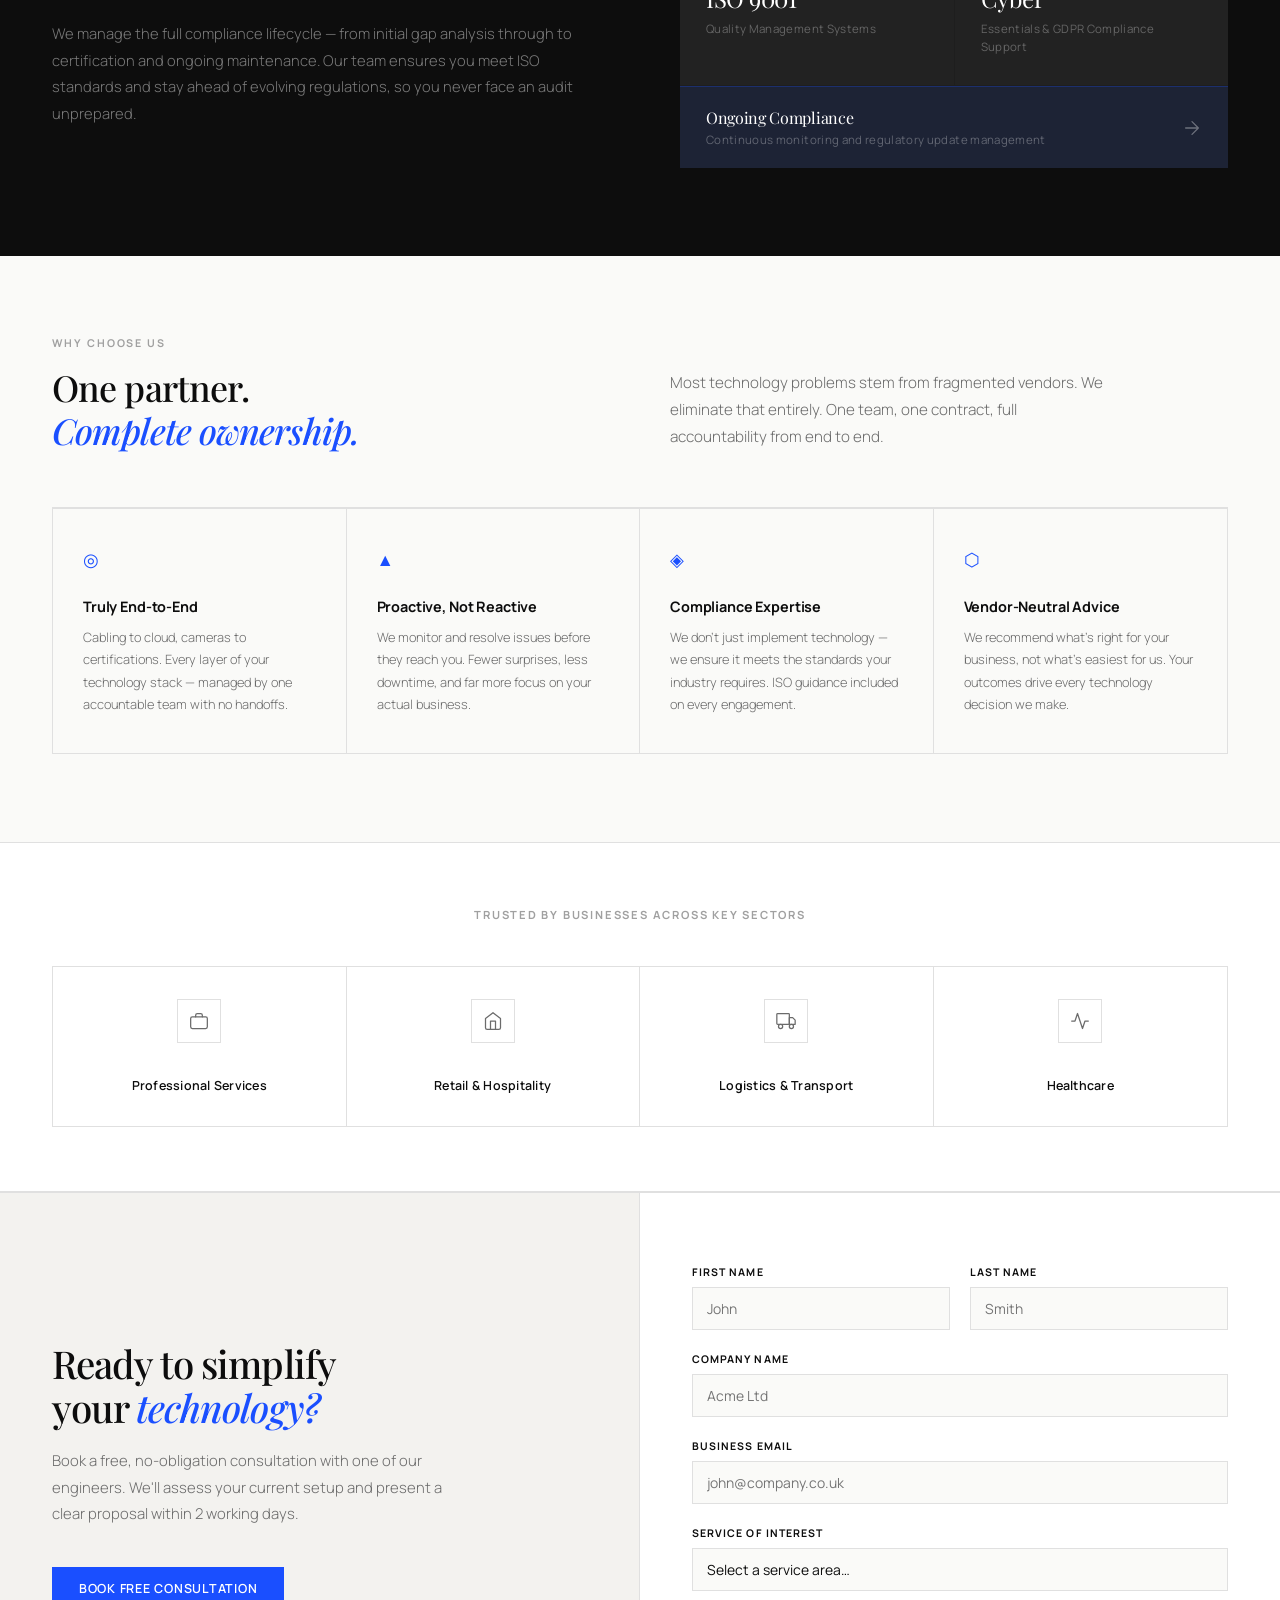
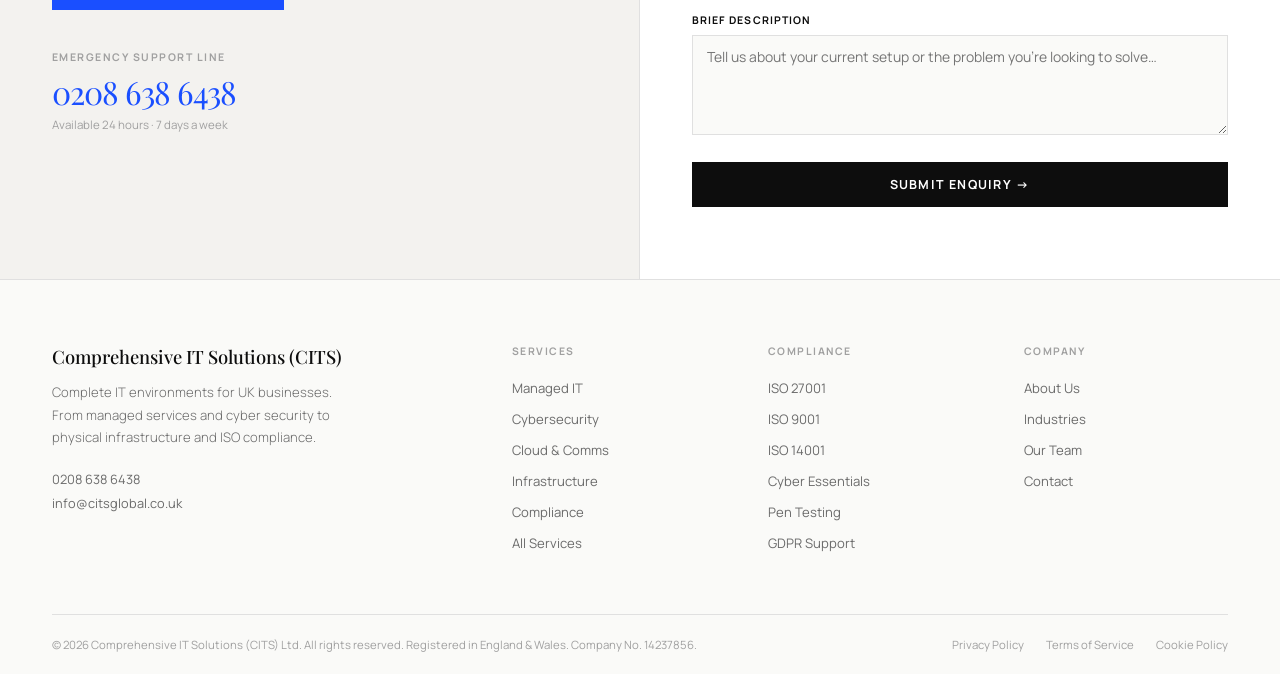
==== commit ef3f1f47: "feat: add CRM & Business Solutions service page and update all nav/footer/sitemap" ====
--- a/index.html
+++ b/index.html
@@ -60,6 +60,7 @@
             <a href="compliance.html">Compliance</a>
             <a href="cloud-communications.html">Cloud &amp; Communications</a>
             <a href="infrastructure.html">Infrastructure</a>
+            <a href="crm-solutions.html">CRM &amp; Business Solutions</a>
             <div class="dropdown-divider"></div>
             <a href="services.html" class="dropdown-all">All Services →</a>
           </div>
@@ -94,6 +95,7 @@
     <a href="compliance.html">ISO Compliance</a>
     <a href="cloud-communications.html">Cloud &amp; Comms</a>
     <a href="infrastructure.html">Infrastructure</a>
+    <a href="crm-solutions.html">CRM &amp; Solutions</a>
     <a href="services.html">All Services →</a>
   </div>
 </div>
--- a/css/vertex.css
+++ b/css/vertex.css
@@ -628,3 +628,42 @@
 .policy-body ul { padding-left: 20px; margin-bottom: 14px; }
 .policy-body a { color: var(--accent); }
 .policy-updated { font-size: .75rem; font-weight: 600; letter-spacing: .1em; text-transform: uppercase; color: var(--ink-4); margin-bottom: 32px; display: block; }
+
+/* ═══════════════════════════════════════════════════════════
+   FLOATING WHATSAPP BUTTON
+   ═══════════════════════════════════════════════════════════ */
+.wa-float {
+  position: fixed;
+  bottom: 28px;
+  right: 28px;
+  z-index: 9999;
+  display: inline-flex;
+  align-items: center;
+  gap: 10px;
+  background: #25D366;
+  color: #fff;
+  text-decoration: none;
+  font-family: var(--sans);
+  font-size: .875rem;
+  font-weight: 600;
+  padding: 13px 20px 13px 16px;
+  border-radius: 50px;
+  box-shadow: 0 4px 20px rgba(37,211,102,.45);
+  transition: transform .2s ease, box-shadow .2s ease;
+  white-space: nowrap;
+}
+.wa-float:hover {
+  transform: translateY(-3px);
+  box-shadow: 0 8px 28px rgba(37,211,102,.55);
+  color: #fff;
+}
+.wa-float__icon {
+  flex-shrink: 0;
+  width: 22px;
+  height: 22px;
+  fill: #fff;
+}
+@media (max-width: 500px) {
+  .wa-float { padding: 14px; border-radius: 50%; bottom: 20px; right: 20px; }
+  .wa-float__label { display: none; }
+}
